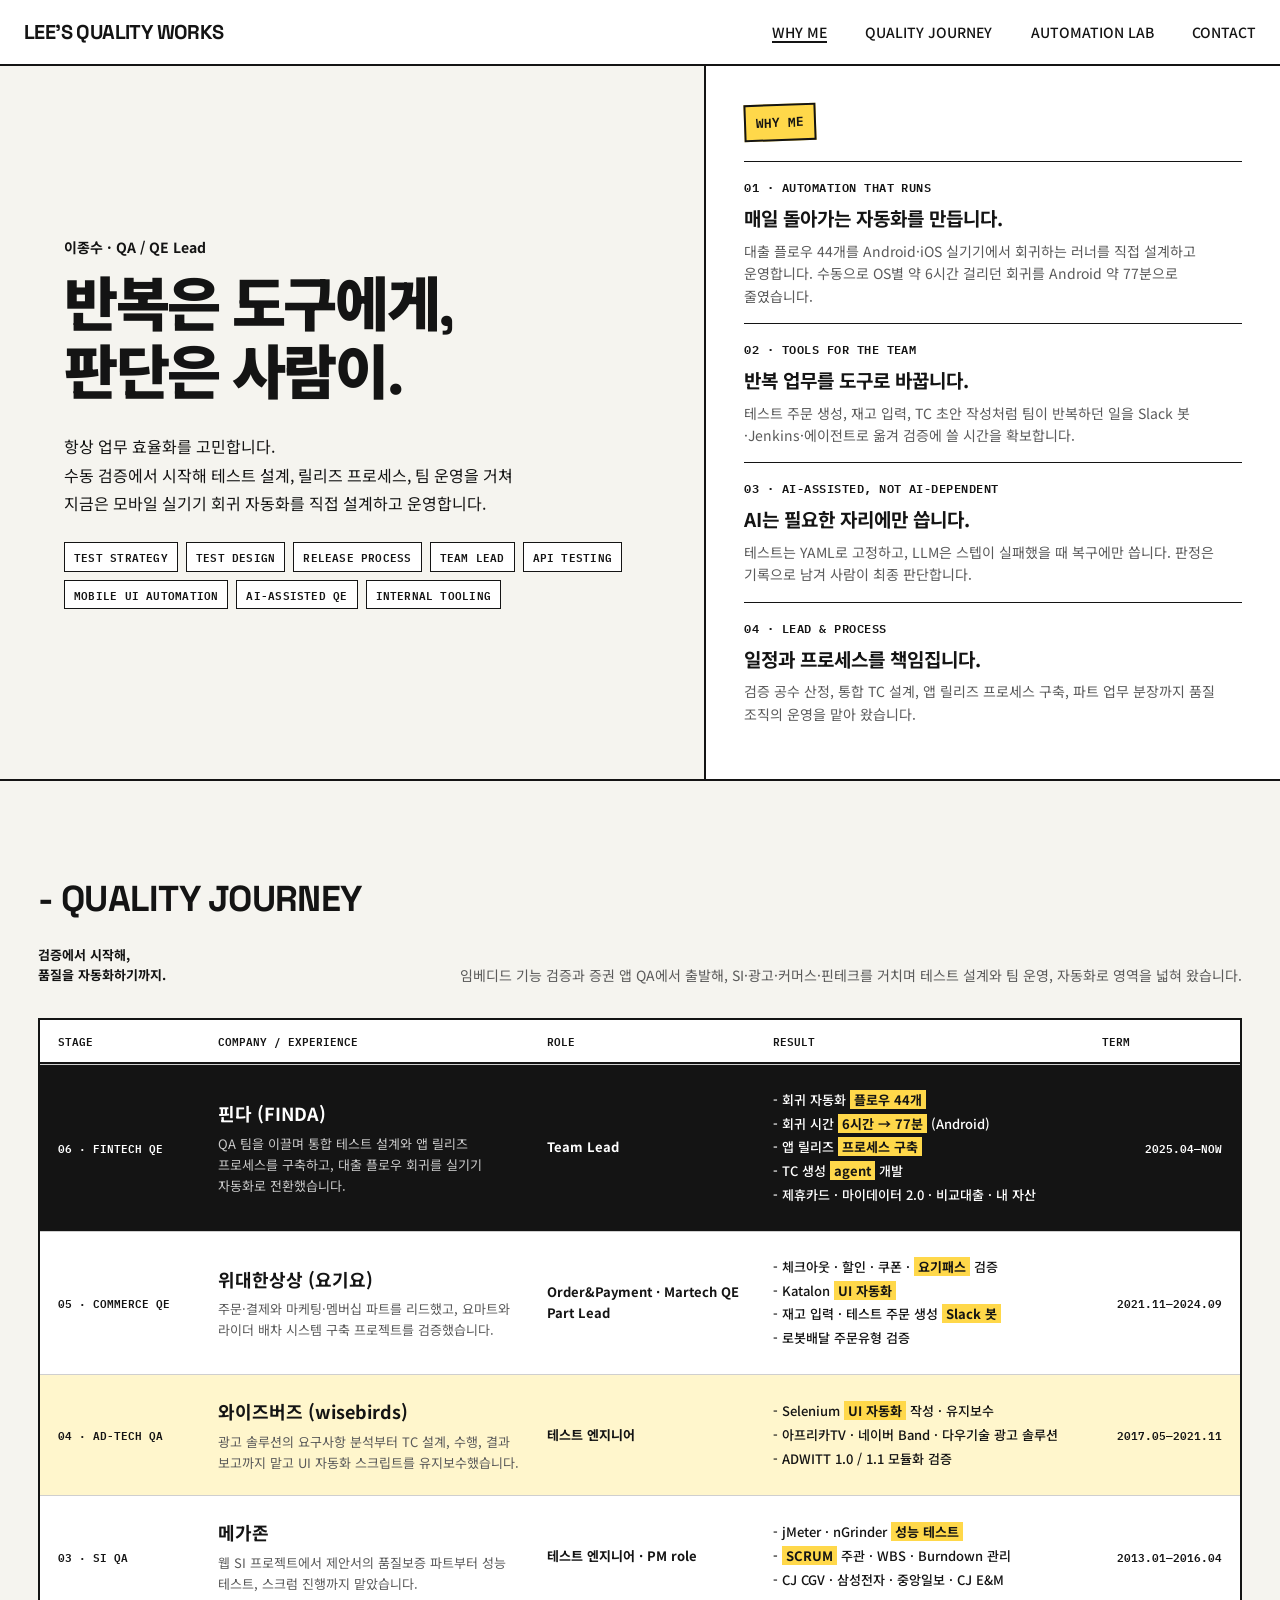
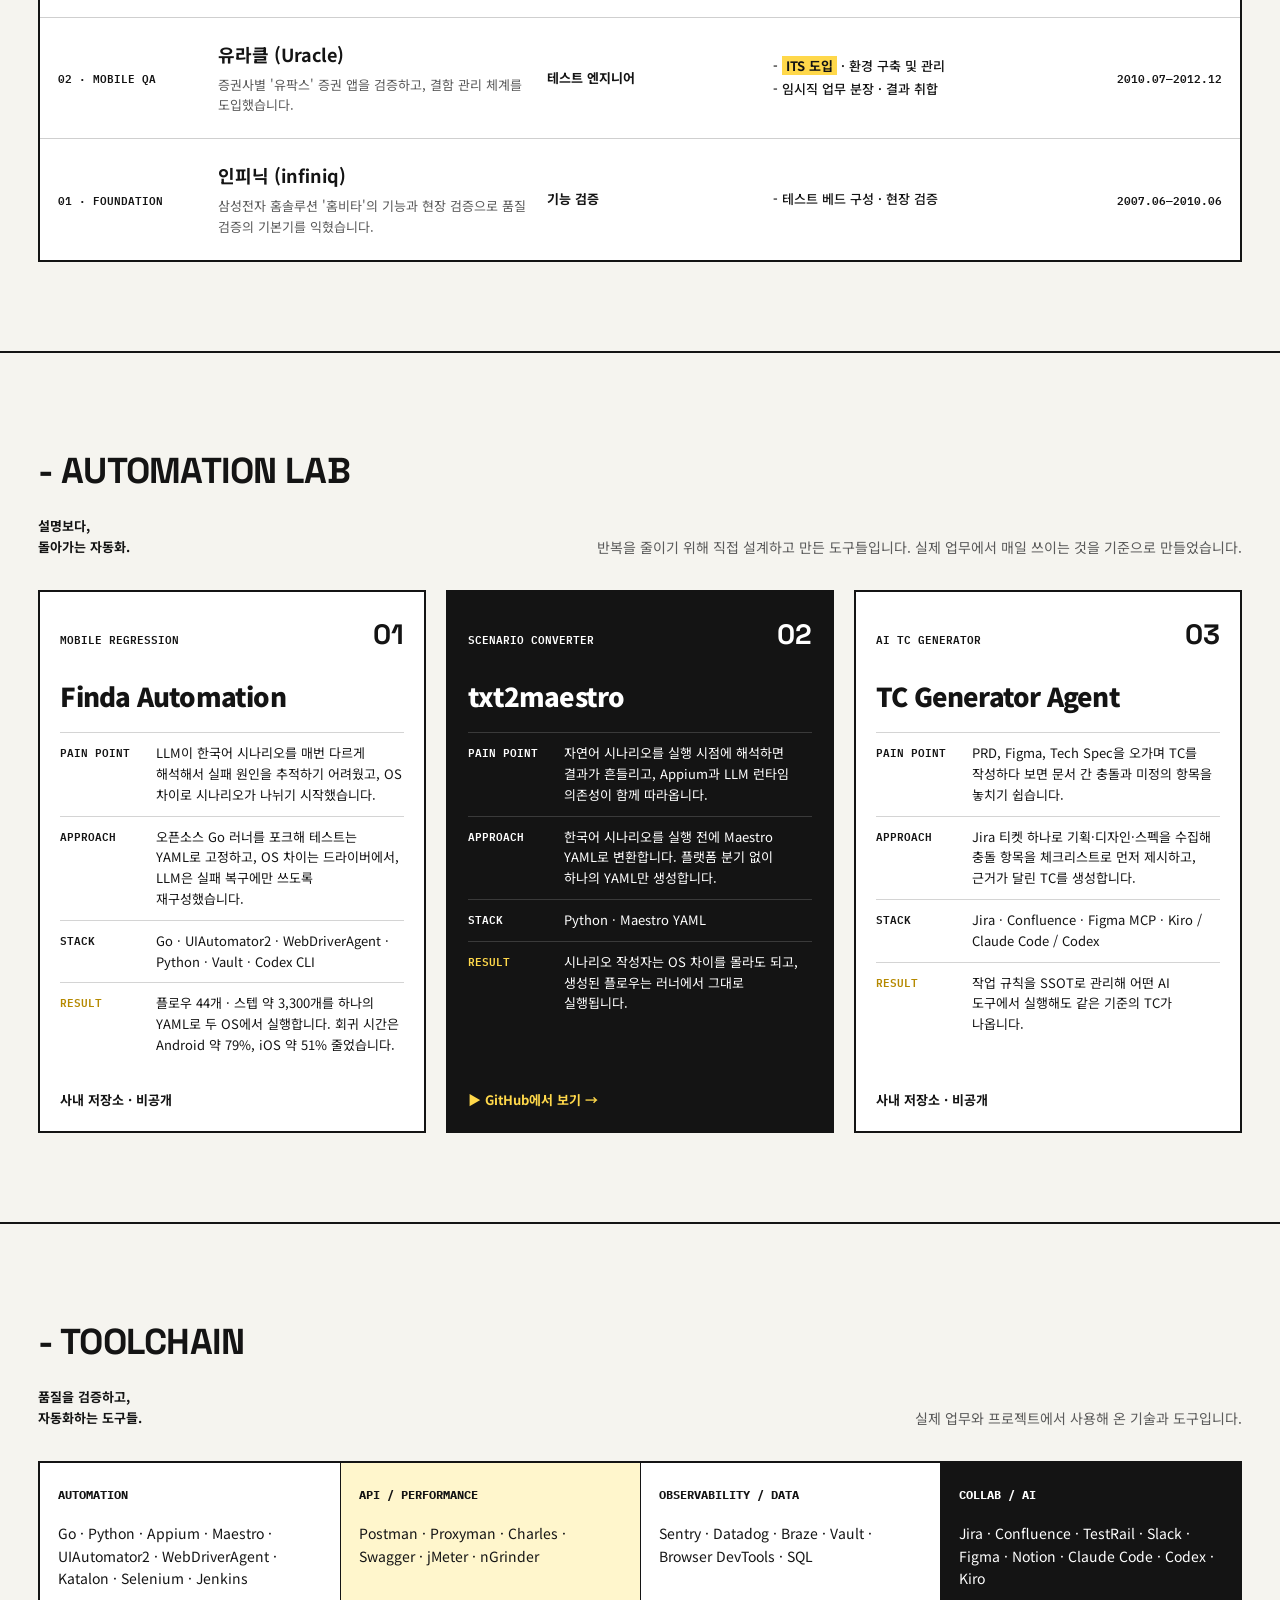
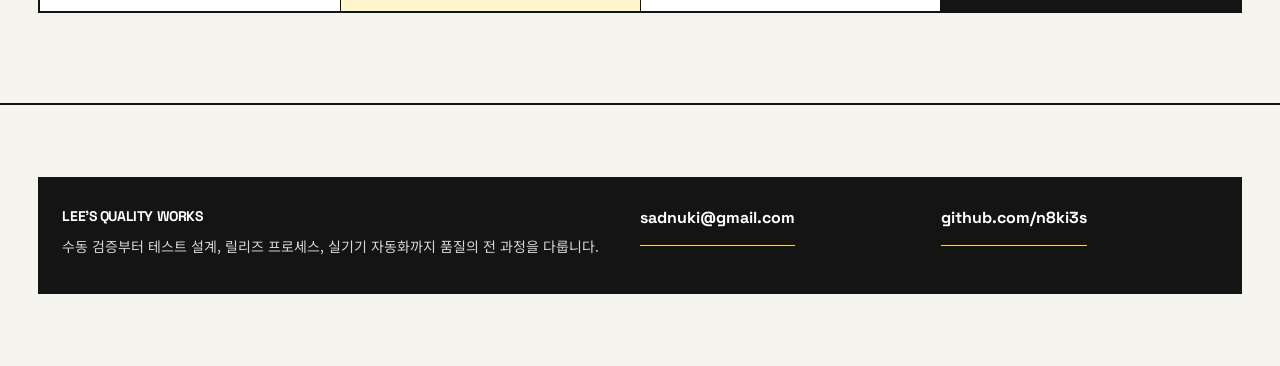
==== index.html @ 449dce08 "feat: 포트폴리오 사이트 초안을 추가한다 Co-Authored-By: Claude Opus 5.5 (1M context) <noreply@anthropic.com>" ====
<!doctype html>
<html lang="ko">
<head>
  <meta charset="utf-8">
  <meta name="viewport" content="width=device-width, initial-scale=1">
  <title>LEE'S QUALITY WORKS — 이종수</title>
  <meta name="description" content="이종수 · QA / QE · 반복은 도구로, 판단은 사람이 하는 품질 엔지니어링">
  <link rel="preconnect" href="https://fonts.googleapis.com">
  <link rel="preconnect" href="https://fonts.gstatic.com" crossorigin>
  <link href="https://fonts.googleapis.com/css2?family=IBM+Plex+Mono:wght@500;600&family=Noto+Sans+KR:wght@400;500;700;900&family=Space+Grotesk:wght@600;700&display=swap" rel="stylesheet">
  <link rel="stylesheet" href="./css/style.css">
</head>
<body>
  <header class="topbar">
    <a class="brand" href="#top">LEE'S QUALITY WORKS</a>
    <nav>
      <a href="#why-me">WHY ME</a>
      <a href="#journey">QUALITY JOURNEY</a>
      <a href="#lab">AUTOMATION LAB</a>
      <a href="#contact">CONTACT</a>
    </nav>
  </header>

  <main id="top">
    <section class="hero">
      <div class="hero-copy">
        <p class="eyebrow">이종수 · QA / QE Lead</p>
        <h1>반복은 도구에게,<br>판단은 사람이.</h1>
        <p class="hero-summary">
          항상 업무 효율화를 고민합니다.<br>
          수동 검증에서 시작해 테스트 설계, 릴리즈 프로세스, 팀 운영을 거쳐<br>
          지금은 모바일 실기기 회귀 자동화를 직접 설계하고 운영합니다.
        </p>
        <ul class="chips">
          <li>TEST STRATEGY</li>
          <li>TEST DESIGN</li>
          <li>RELEASE PROCESS</li>
          <li>TEAM LEAD</li>
          <li>API TESTING</li>
          <li>MOBILE UI AUTOMATION</li>
          <li>AI-ASSISTED QE</li>
          <li>INTERNAL TOOLING</li>
        </ul>
      </div>

      <aside class="why" id="why-me">
        <span class="tag">WHY ME</span>
        <article>
          <p class="why-key">01 · AUTOMATION THAT RUNS</p>
          <h2>매일 돌아가는 자동화를 만듭니다.</h2>
          <p>대출 플로우 44개를 Android·iOS 실기기에서 회귀하는 러너를 직접 설계하고 운영합니다. 수동으로 OS별 약 6시간 걸리던 회귀를 Android 약 77분으로 줄였습니다.</p>
        </article>
        <article>
          <p class="why-key">02 · TOOLS FOR THE TEAM</p>
          <h2>반복 업무를 도구로 바꿉니다.</h2>
          <p>테스트 주문 생성, 재고 입력, TC 초안 작성처럼 팀이 반복하던 일을 Slack 봇·Jenkins·에이전트로 옮겨 검증에 쓸 시간을 확보합니다.</p>
        </article>
        <article>
          <p class="why-key">03 · AI-ASSISTED, NOT AI-DEPENDENT</p>
          <h2>AI는 필요한 자리에만 씁니다.</h2>
          <p>테스트는 YAML로 고정하고, LLM은 스텝이 실패했을 때 복구에만 씁니다. 판정은 기록으로 남겨 사람이 최종 판단합니다.</p>
        </article>
        <article>
          <p class="why-key">04 · LEAD &amp; PROCESS</p>
          <h2>일정과 프로세스를 책임집니다.</h2>
          <p>검증 공수 산정, 통합 TC 설계, 앱 릴리즈 프로세스 구축, 파트 업무 분장까지 품질 조직의 운영을 맡아 왔습니다.</p>
        </article>
      </aside>
    </section>

    <section class="floor" id="journey">
      <div class="floor-head">
        <h2 class="floor-title">- QUALITY JOURNEY</h2>
        <p class="floor-sub">검증에서 시작해,<br>품질을 자동화하기까지.</p>
        <p class="floor-lead">임베디드 기능 검증과 증권 앱 QA에서 출발해, SI·광고·커머스·핀테크를 거치며 테스트 설계와 팀 운영, 자동화로 영역을 넓혀 왔습니다.</p>
      </div>

      <div class="journey">
        <div class="row head">
          <span>STAGE</span><span>COMPANY / EXPERIENCE</span><span>ROLE</span><span>RESULT</span><span>TERM</span>
        </div>

        <div class="row dark">
          <span class="stage">06 · FINTECH QE</span>
          <div><h3>핀다 (FINDA)</h3><p>QA 팀을 이끌며 통합 테스트 설계와 앱 릴리즈 프로세스를 구축하고, 대출 플로우 회귀를 실기기 자동화로 전환했습니다.</p></div>
          <span class="role">Team Lead</span>
          <ul class="result">
            <li>회귀 자동화 <mark>플로우 44개</mark></li>
            <li>회귀 시간 <mark>6시간 → 77분</mark> (Android)</li>
            <li>앱 릴리즈 <mark>프로세스 구축</mark></li>
            <li>TC 생성 <mark>agent</mark> 개발</li>
            <li>제휴카드 · 마이데이터 2.0 · 비교대출 · 내 자산</li>
          </ul>
          <span class="term">2025.04—NOW</span>
        </div>

        <div class="row">
          <span class="stage">05 · COMMERCE QE</span>
          <div><h3>위대한상상 (요기요)</h3><p>주문·결제와 마케팅·멤버십 파트를 리드했고, 요마트와 라이더 배차 시스템 구축 프로젝트를 검증했습니다.</p></div>
          <span class="role">Order&amp;Payment · Martech QE Part Lead</span>
          <ul class="result">
            <li>체크아웃 · 할인 · 쿠폰 · <mark>요기패스</mark> 검증</li>
            <li>Katalon <mark>UI 자동화</mark></li>
            <li>재고 입력 · 테스트 주문 생성 <mark>Slack 봇</mark></li>
            <li>로봇배달 주문유형 검증</li>
          </ul>
          <span class="term">2021.11—2024.09</span>
        </div>

        <div class="row soft">
          <span class="stage">04 · AD-TECH QA</span>
          <div><h3>와이즈버즈 (wisebirds)</h3><p>광고 솔루션의 요구사항 분석부터 TC 설계, 수행, 결과 보고까지 맡고 UI 자동화 스크립트를 유지보수했습니다.</p></div>
          <span class="role">테스트 엔지니어</span>
          <ul class="result">
            <li>Selenium <mark>UI 자동화</mark> 작성 · 유지보수</li>
            <li>아프리카TV · 네이버 Band · 다우기술 광고 솔루션</li>
            <li>ADWITT 1.0 / 1.1 모듈화 검증</li>
          </ul>
          <span class="term">2017.05—2021.11</span>
        </div>

        <div class="row">
          <span class="stage">03 · SI QA</span>
          <div><h3>메가존</h3><p>웹 SI 프로젝트에서 제안서의 품질보증 파트부터 성능 테스트, 스크럼 진행까지 맡았습니다.</p></div>
          <span class="role">테스트 엔지니어 · PM role</span>
          <ul class="result">
            <li>jMeter · nGrinder <mark>성능 테스트</mark></li>
            <li><mark>SCRUM</mark> 주관 · WBS · Burndown 관리</li>
            <li>CJ CGV · 삼성전자 · 중앙일보 · CJ E&amp;M</li>
          </ul>
          <span class="term">2013.01—2016.04</span>
        </div>

        <div class="row">
          <span class="stage">02 · MOBILE QA</span>
          <div><h3>유라클 (Uracle)</h3><p>증권사별 '유팍스' 증권 앱을 검증하고, 결함 관리 체계를 도입했습니다.</p></div>
          <span class="role">테스트 엔지니어</span>
          <ul class="result">
            <li><mark>ITS 도입</mark> · 환경 구축 및 관리</li>
            <li>임시직 업무 분장 · 결과 취합</li>
          </ul>
          <span class="term">2010.07—2012.12</span>
        </div>

        <div class="row">
          <span class="stage">01 · FOUNDATION</span>
          <div><h3>인피닉 (infiniq)</h3><p>삼성전자 홈솔루션 '홈비타'의 기능과 현장 검증으로 품질 검증의 기본기를 익혔습니다.</p></div>
          <span class="role">기능 검증</span>
          <ul class="result">
            <li>테스트 베드 구성 · 현장 검증</li>
          </ul>
          <span class="term">2007.06—2010.06</span>
        </div>
      </div>
    </section>

    <section class="floor" id="lab">
      <div class="floor-head">
        <h2 class="floor-title">- AUTOMATION LAB</h2>
        <p class="floor-sub">설명보다,<br>돌아가는 자동화.</p>
        <p class="floor-lead">반복을 줄이기 위해 직접 설계하고 만든 도구들입니다. 실제 업무에서 매일 쓰이는 것을 기준으로 만들었습니다.</p>
      </div>

      <div class="cards">
        <article class="card">
          <div class="card-head"><span>MOBILE REGRESSION</span><b>01</b></div>
          <h3>Finda Automation</h3>
          <dl>
            <dt>PAIN POINT</dt><dd>LLM이 한국어 시나리오를 매번 다르게 해석해서 실패 원인을 추적하기 어려웠고, OS 차이로 시나리오가 나뉘기 시작했습니다.</dd>
            <dt>APPROACH</dt><dd>오픈소스 Go 러너를 포크해 테스트는 YAML로 고정하고, OS 차이는 드라이버에서, LLM은 실패 복구에만 쓰도록 재구성했습니다.</dd>
            <dt>STACK</dt><dd>Go · UIAutomator2 · WebDriverAgent · Python · Vault · Codex CLI</dd>
            <dt class="hl">RESULT</dt><dd>플로우 44개 · 스텝 약 3,300개를 하나의 YAML로 두 OS에서 실행합니다. 회귀 시간은 Android 약 79%, iOS 약 51% 줄었습니다.</dd>
          </dl>
          <span class="card-foot">사내 저장소 · 비공개</span>
        </article>

        <article class="card dark">
          <div class="card-head"><span>SCENARIO CONVERTER</span><b>02</b></div>
          <h3>txt2maestro</h3>
          <dl>
            <dt>PAIN POINT</dt><dd>자연어 시나리오를 실행 시점에 해석하면 결과가 흔들리고, Appium과 LLM 런타임 의존성이 함께 따라옵니다.</dd>
            <dt>APPROACH</dt><dd>한국어 시나리오를 실행 전에 Maestro YAML로 변환합니다. 플랫폼 분기 없이 하나의 YAML만 생성합니다.</dd>
            <dt>STACK</dt><dd>Python · Maestro YAML</dd>
            <dt class="hl">RESULT</dt><dd>시나리오 작성자는 OS 차이를 몰라도 되고, 생성된 플로우는 러너에서 그대로 실행됩니다.</dd>
          </dl>
          <a class="card-foot" href="https://github.com/n8ki3s/txt2maestro" target="_blank" rel="noopener">▶ GitHub에서 보기 →</a>
        </article>

        <article class="card">
          <div class="card-head"><span>AI TC GENERATOR</span><b>03</b></div>
          <h3>TC Generator Agent</h3>
          <dl>
            <dt>PAIN POINT</dt><dd>PRD, Figma, Tech Spec을 오가며 TC를 작성하다 보면 문서 간 충돌과 미정의 항목을 놓치기 쉽습니다.</dd>
            <dt>APPROACH</dt><dd>Jira 티켓 하나로 기획·디자인·스펙을 수집해 충돌 항목을 체크리스트로 먼저 제시하고, 근거가 달린 TC를 생성합니다.</dd>
            <dt>STACK</dt><dd>Jira · Confluence · Figma MCP · Kiro / Claude Code / Codex</dd>
            <dt class="hl">RESULT</dt><dd>작업 규칙을 SSOT로 관리해 어떤 AI 도구에서 실행해도 같은 기준의 TC가 나옵니다.</dd>
          </dl>
          <span class="card-foot">사내 저장소 · 비공개</span>
        </article>
      </div>
    </section>

    <section class="floor" id="toolchain">
      <div class="floor-head">
        <h2 class="floor-title">- TOOLCHAIN</h2>
        <p class="floor-sub">품질을 검증하고,<br>자동화하는 도구들.</p>
        <p class="floor-lead">실제 업무와 프로젝트에서 사용해 온 기술과 도구입니다.</p>
      </div>
      <div class="tools">
        <div><h4>AUTOMATION</h4><p>Go · Python · Appium · Maestro · UIAutomator2 · WebDriverAgent · Katalon · Selenium · Jenkins</p></div>
        <div class="soft"><h4>API / PERFORMANCE</h4><p>Postman · Proxyman · Charles · Swagger · jMeter · nGrinder</p></div>
        <div><h4>OBSERVABILITY / DATA</h4><p>Sentry · Datadog · Braze · Vault · Browser DevTools · SQL</p></div>
        <div class="dark"><h4>COLLAB / AI</h4><p>Jira · Confluence · TestRail · Slack · Figma · Notion · Claude Code · Codex · Kiro</p></div>
      </div>
    </section>

    <footer class="contact" id="contact">
      <div>
        <p class="brand">LEE'S QUALITY WORKS</p>
        <p>수동 검증부터 테스트 설계, 릴리즈 프로세스, 실기기 자동화까지 품질의 전 과정을 다룹니다.</p>
      </div>
      <a href="mailto:sadnuki@gmail.com">sadnuki@gmail.com</a>
      <a href="https://github.com/n8ki3s" target="_blank" rel="noopener">github.com/n8ki3s</a>
    </footer>
  </main>

  <script src="./js/main.js"></script>
</body>
</html>
---- css/style.css ----
:root {
  --paper: #f5f4ef;
  --ink: #141414;
  --sub: #5a5a5a;
  --rule: #141414;
  --accent: #ffd84a;
  --accent-soft: #fff6cc;
  --white: #fff;
  --display: "Space Grotesk", "Noto Sans KR", sans-serif;
  --mono: "IBM Plex Mono", ui-monospace, monospace;
}

* { box-sizing: border-box; }
html { scroll-behavior: smooth; }
body {
  margin: 0;
  background: var(--paper);
  color: var(--ink);
  font-family: "Noto Sans KR", sans-serif;
  line-height: 1.6;
  word-break: keep-all;
}
a { color: inherit; text-decoration: none; }
section[id], aside[id], footer[id] { scroll-margin-top: 80px; }

/* top bar */
.topbar {
  position: sticky; top: 0; z-index: 10;
  display: flex; justify-content: space-between; align-items: center; gap: 16px;
  padding: 16px 24px;
  background: var(--white);
  border-bottom: 2px solid var(--rule);
}
.brand { font-family: var(--display); font-weight: 700; font-size: 20px; letter-spacing: -0.03em; white-space: nowrap; }
.topbar nav { display: flex; flex-wrap: wrap; gap: 10px clamp(18px, 3vw, 44px); font-size: 14px; font-weight: 500; }
.topbar nav a.active { box-shadow: inset 0 -2px 0 var(--ink); }

/* hero */
.hero { display: grid; grid-template-columns: 1.1fr 0.9fr; border-bottom: 2px solid var(--rule); }
.hero-copy { padding: clamp(28px, 5vw, 64px); display: flex; flex-direction: column; justify-content: center; }
.eyebrow { margin: 0 0 14px; font-weight: 700; font-size: 14px; }
h1 {
  margin: 0;
  font-family: var(--display);
  font-weight: 900;
  font-size: clamp(40px, 4.6vw, 66px);
  line-height: 1.15;
  letter-spacing: -0.04em;
}
.hero-summary { margin: 24px 0 0; font-size: 16px; line-height: 1.8; }
.chips { display: flex; flex-wrap: wrap; gap: 8px; max-width: 560px; margin: 24px 0 0; padding: 0; list-style: none; }
.chips li {
  padding: 5px 9px;
  border: 1.5px solid var(--rule);
  background: var(--white);
  font-family: var(--mono); font-size: 11px; font-weight: 600; letter-spacing: 0.02em;
}

.why { border-left: 2px solid var(--rule); background: var(--white); padding: clamp(24px, 3vw, 40px); }
.tag {
  display: inline-block; margin-bottom: 20px; padding: 6px 10px;
  background: var(--accent); border: 2px solid var(--rule);
  font-family: var(--mono); font-weight: 600; font-size: 13px;
  transform: rotate(-2deg);
}
.why article { padding: 16px 0; border-top: 1.5px solid var(--rule); }
.why-key { margin: 0 0 6px; font-family: var(--mono); font-size: 12px; font-weight: 600; letter-spacing: 0.04em; }
.why h2 { margin: 0 0 6px; font-size: 19px; font-weight: 700; }
.why article p:last-child { margin: 0; color: var(--sub); font-size: 14px; }

/* floors */
.floor { padding: clamp(48px, 7vw, 96px) clamp(20px, 3vw, 40px); border-bottom: 2px solid var(--rule); }
.floor-head { display: grid; grid-template-columns: 1fr 2fr; gap: 8px 24px; margin-bottom: 32px; align-items: end; }
.floor-title { grid-column: 1 / -1; margin: 0 0 8px; font-family: var(--display); font-weight: 700; font-size: clamp(26px, 3vw, 36px); letter-spacing: -0.02em; }
.floor-sub { margin: 0; font-size: 13px; font-weight: 700; }
.floor-lead { margin: 0; color: var(--sub); font-size: 14px; text-align: right; }

/* journey table */
.journey { border: 2px solid var(--rule); background: var(--white); }
.journey .row {
  display: grid;
  grid-template-columns: 140px 1.5fr 1fr 1.5fr 120px;
  gap: 20px; align-items: center;
  padding: 22px 18px;
  border-top: 1.5px solid #cfcfcf;
}
.journey .row.head { border-top: 0; padding: 12px 18px; font-family: var(--mono); font-size: 11px; font-weight: 600; border-bottom: 2px solid var(--rule); }
.journey .row.dark { background: var(--ink); color: var(--white); }
.journey .row.soft { background: var(--accent-soft); }
.stage, .term { font-family: var(--mono); font-size: 11px; font-weight: 600; }
.term { text-align: right; }
.journey h3 { margin: 0 0 6px; font-size: 18px; }
.journey .row p { margin: 0; font-size: 13px; color: var(--sub); }
.journey .row.dark p { color: #c9c9c9; }
.role { font-size: 13px; font-weight: 700; }
.result { margin: 0; padding: 0; list-style: none; font-size: 13px; font-weight: 500; }
.result li { margin: 3px 0; }
.result li::before { content: "- "; }
mark { background: var(--accent); color: var(--ink); padding: 0 4px; font-weight: 700; }

/* cards */
.cards { display: grid; grid-template-columns: repeat(3, 1fr); gap: 20px; }
.card {
  display: flex; flex-direction: column;
  border: 2px solid var(--rule); background: var(--white);
  padding: 20px;
}
.card.dark { background: var(--ink); color: var(--white); }
.card-head { display: flex; justify-content: space-between; align-items: baseline; font-family: var(--mono); font-size: 11px; font-weight: 600; }
.card-head b { font-family: var(--display); font-size: 28px; }
.card h3 { margin: 18px 0 16px; font-size: 26px; font-weight: 900; letter-spacing: -0.03em; }
.card dl { display: grid; grid-template-columns: 96px 1fr; margin: 0 0 24px; }
.card dt, .card dd { margin: 0; padding: 10px 0; border-top: 1px solid #d4d4d4; font-size: 13px; }
.card.dark dt, .card.dark dd { border-color: #3a3a3a; }
.card dt { font-family: var(--mono); font-size: 11px; font-weight: 600; }
.card dt.hl { color: #b58900; }
.card.dark dt.hl { color: var(--accent); }
.card-foot { margin-top: auto; font-size: 13px; font-weight: 700; }
.card.dark .card-foot { color: var(--accent); }

/* tools */
.tools { display: grid; grid-template-columns: repeat(4, 1fr); border: 2px solid var(--rule); }
.tools > div { padding: 22px 18px; background: var(--white); }
.tools > div + div { border-left: 1.5px solid var(--rule); }
.tools .soft { background: var(--accent-soft); }
.tools .dark { background: var(--ink); color: var(--white); }
.tools h4 { margin: 0 0 18px; font-family: var(--mono); font-size: 12px; }
.tools p { margin: 0; font-size: 14px; }

/* contact */
.contact {
  display: grid; grid-template-columns: 2fr 1fr 1fr; gap: 24px; align-items: start;
  margin: clamp(40px, 6vw, 72px) clamp(20px, 3vw, 40px);
  padding: 28px 24px;
  background: var(--ink); color: var(--white);
}
.contact p { margin: 0 0 8px; font-size: 14px; color: #d6d6d6; }
.contact .brand { color: var(--white); }
.contact a { font-family: var(--display); font-weight: 700; padding-bottom: 14px; border-bottom: 1.5px solid var(--accent); justify-self: start; }

/* responsive */
@media (max-width: 1000px) {
  .topbar { flex-wrap: wrap; padding: 12px 16px; }
  .topbar nav { gap: 6px 16px; font-size: 13px; }
  .hero-summary br { display: none; }
  .hero { grid-template-columns: 1fr; }
  .why { border-left: 0; border-top: 2px solid var(--rule); }
  .journey .row { grid-template-columns: 1fr; gap: 8px; }
  .journey .row.head { display: none; }
  .term { text-align: left; }
  .cards, .tools { grid-template-columns: 1fr; }
  .tools > div + div { border-left: 0; border-top: 1.5px solid var(--rule); }
  .floor-head { grid-template-columns: 1fr; }
  .floor-lead { text-align: left; }
  .contact { grid-template-columns: 1fr; }
}
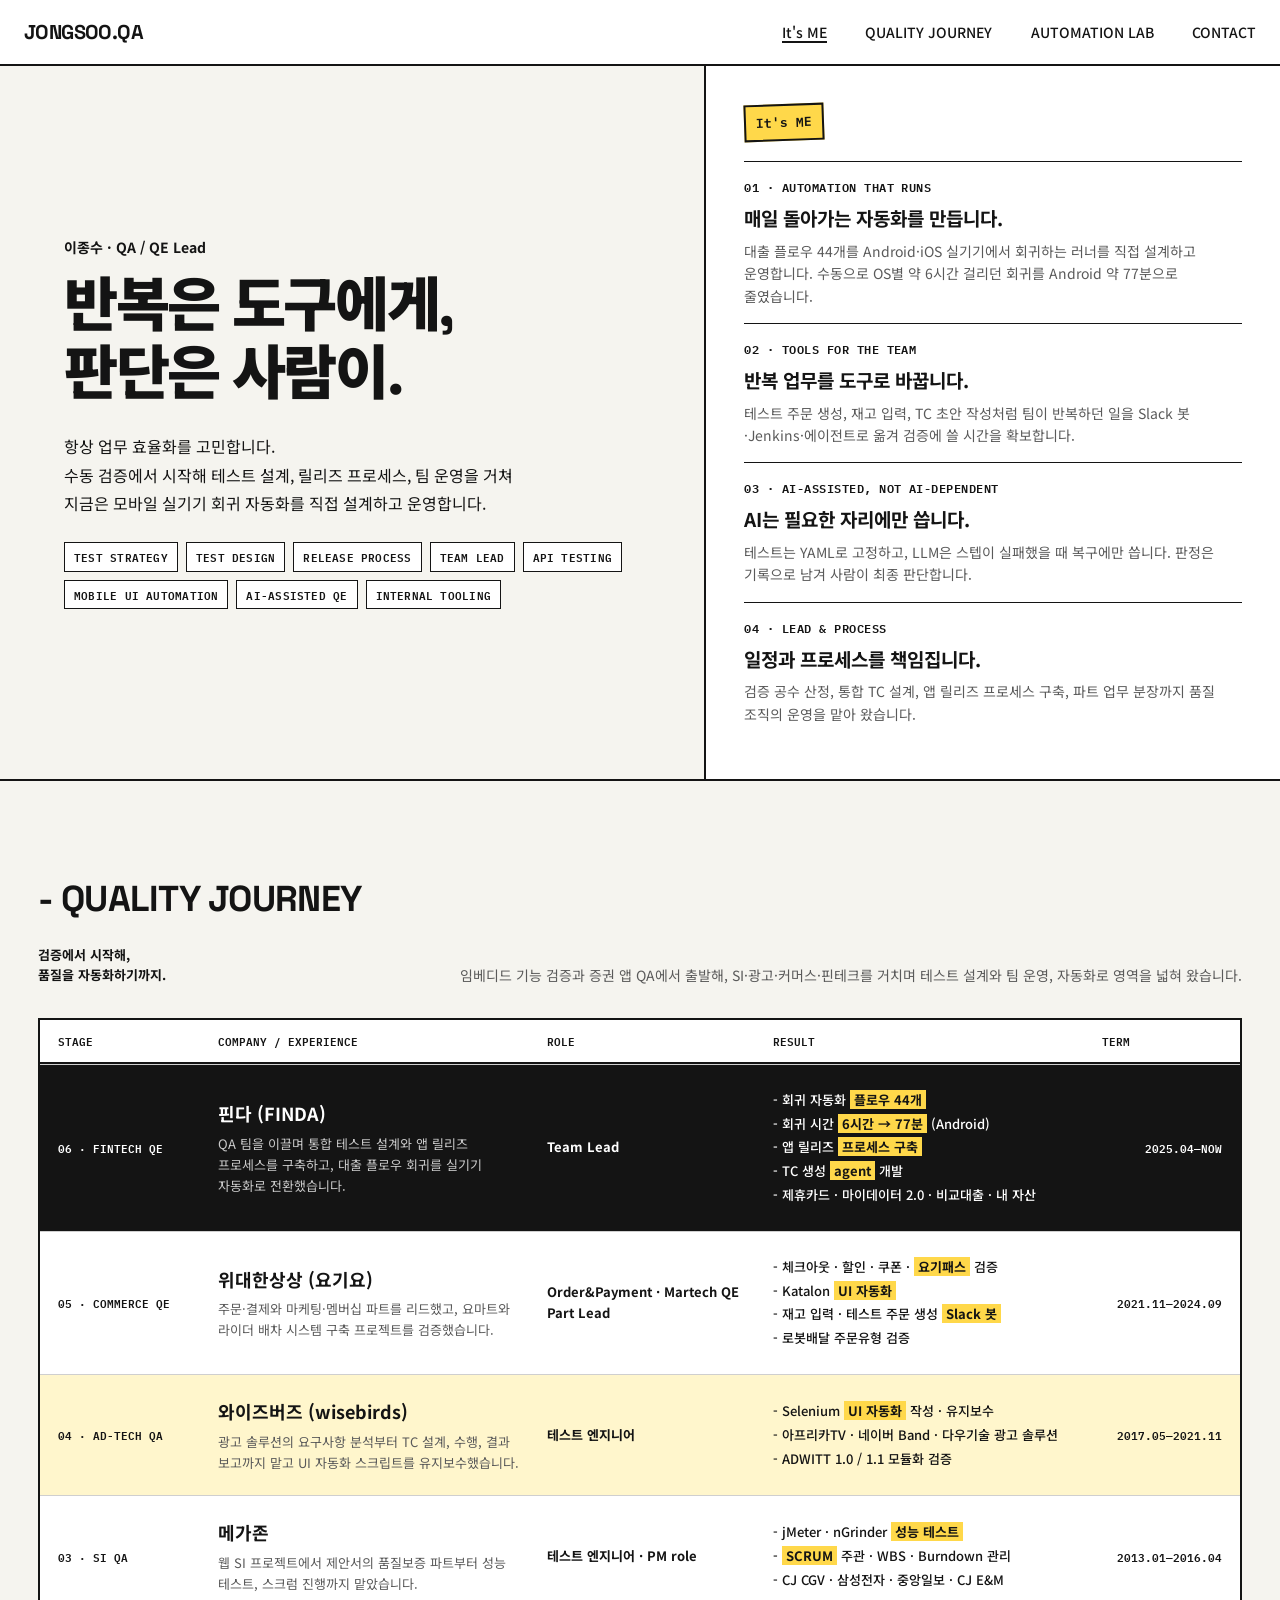
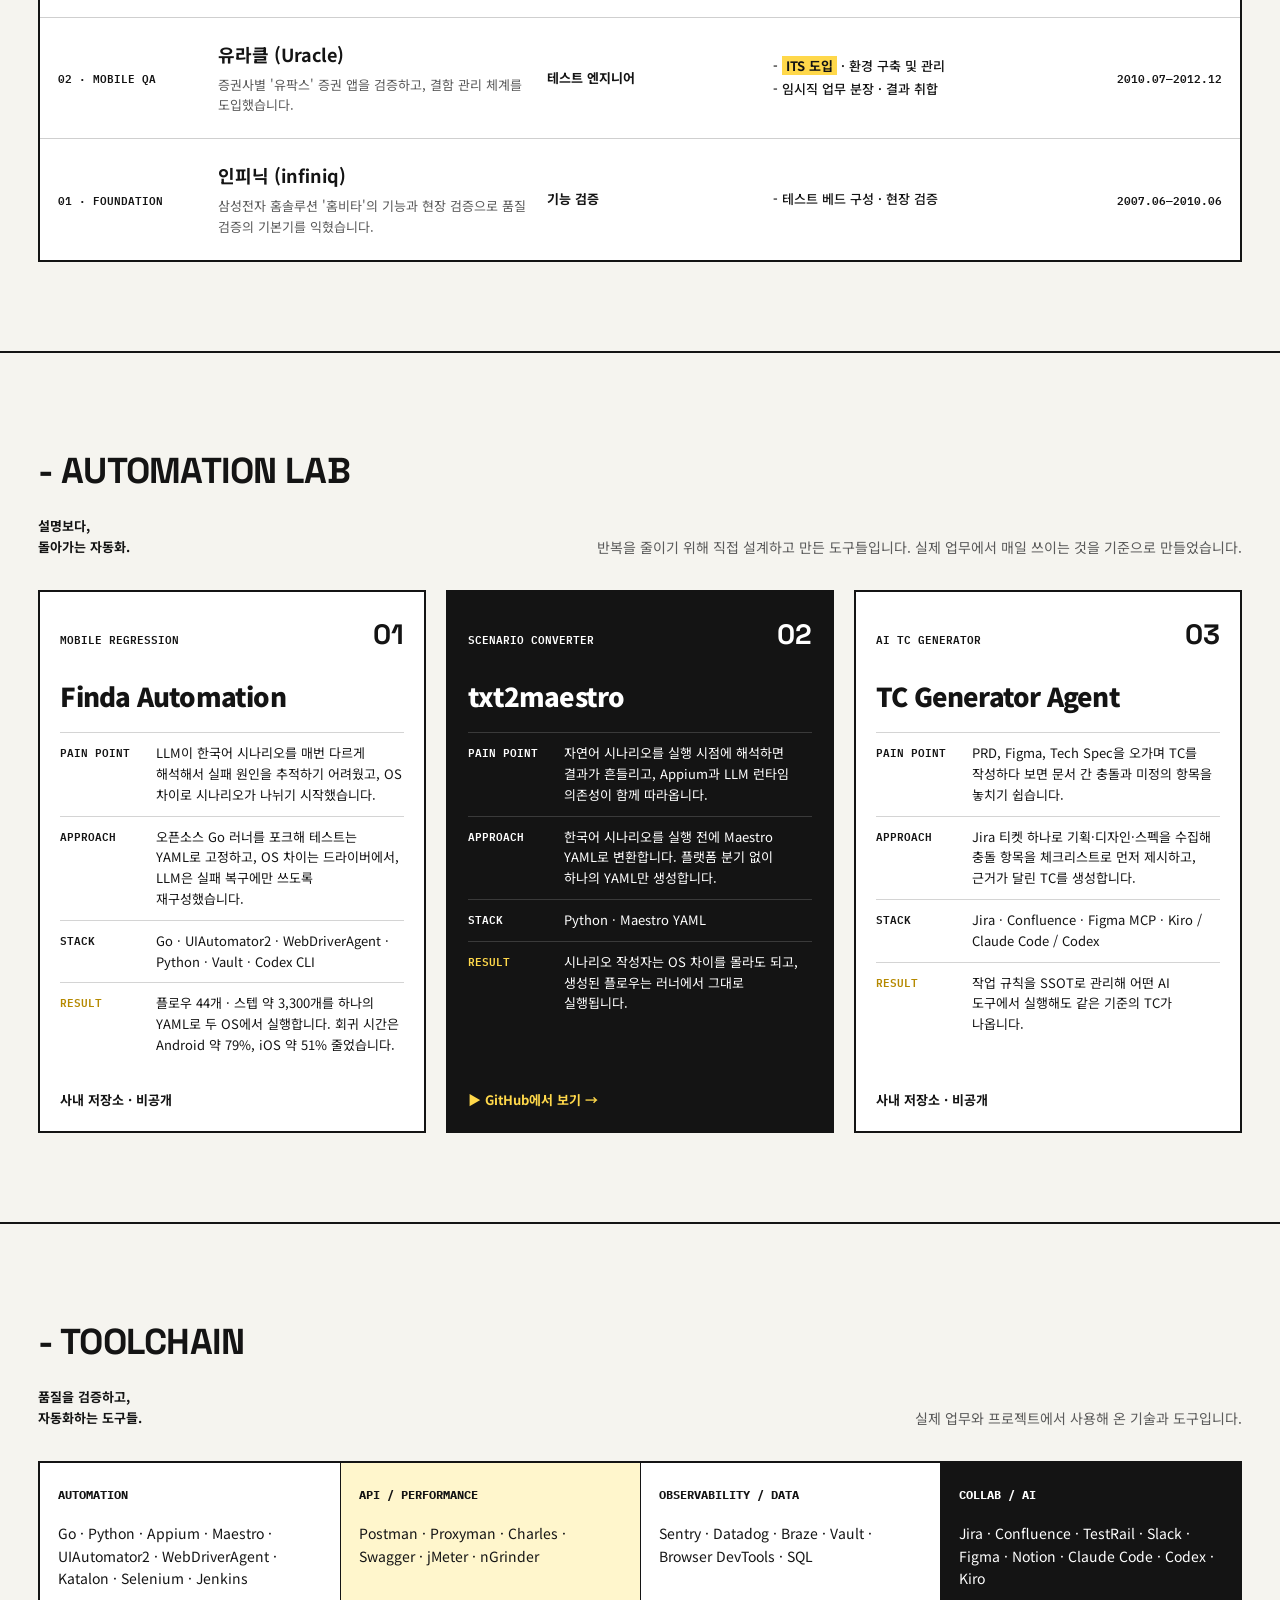
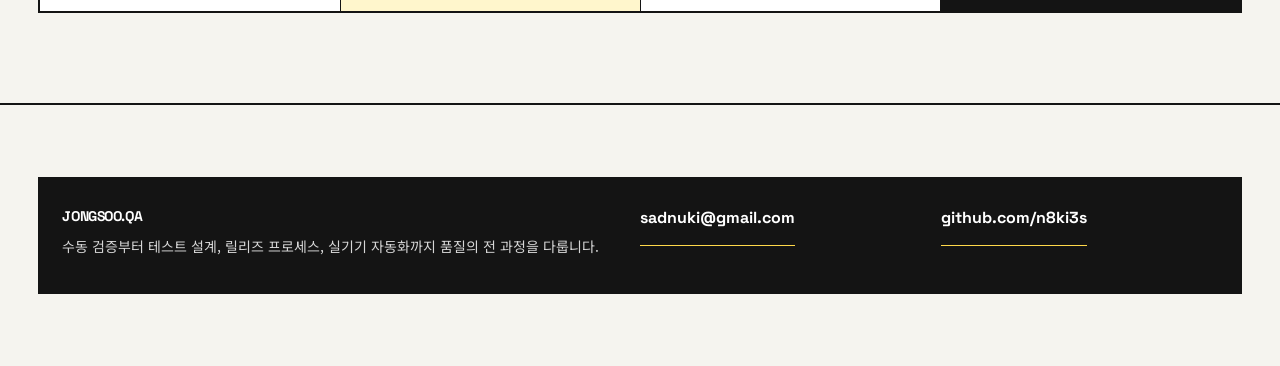
==== commit 38928df1: "chore: 브랜드명을 JONGSOO.QA로, WHY ME를 It's ME로 바꾼다 Co-Authored-By: Claude Opus 5.5 (1M context) <noreply" ====
--- a/index.html
+++ b/index.html
@@ -3,7 +3,7 @@
 <head>
   <meta charset="utf-8">
   <meta name="viewport" content="width=device-width, initial-scale=1">
-  <title>LEE'S QUALITY WORKS — 이종수</title>
+  <title>JONGSOO.QA — 이종수</title>
   <meta name="description" content="이종수 · QA / QE · 반복은 도구로, 판단은 사람이 하는 품질 엔지니어링">
   <link rel="preconnect" href="https://fonts.googleapis.com">
   <link rel="preconnect" href="https://fonts.gstatic.com" crossorigin>
@@ -12,9 +12,9 @@
 </head>
 <body>
   <header class="topbar">
-    <a class="brand" href="#top">LEE'S QUALITY WORKS</a>
+    <a class="brand" href="#top">JONGSOO.QA</a>
     <nav>
-      <a href="#why-me">WHY ME</a>
+      <a href="#its-me">It&#39;s ME</a>
       <a href="#journey">QUALITY JOURNEY</a>
       <a href="#lab">AUTOMATION LAB</a>
       <a href="#contact">CONTACT</a>
@@ -43,8 +43,8 @@
         </ul>
       </div>
 
-      <aside class="why" id="why-me">
-        <span class="tag">WHY ME</span>
+      <aside class="why" id="its-me">
+        <span class="tag">It&#39;s ME</span>
         <article>
           <p class="why-key">01 · AUTOMATION THAT RUNS</p>
           <h2>매일 돌아가는 자동화를 만듭니다.</h2>
@@ -216,7 +216,7 @@
 
     <footer class="contact" id="contact">
       <div>
-        <p class="brand">LEE'S QUALITY WORKS</p>
+        <p class="brand">JONGSOO.QA</p>
         <p>수동 검증부터 테스트 설계, 릴리즈 프로세스, 실기기 자동화까지 품질의 전 과정을 다룹니다.</p>
       </div>
       <a href="mailto:sadnuki@gmail.com">sadnuki@gmail.com</a>
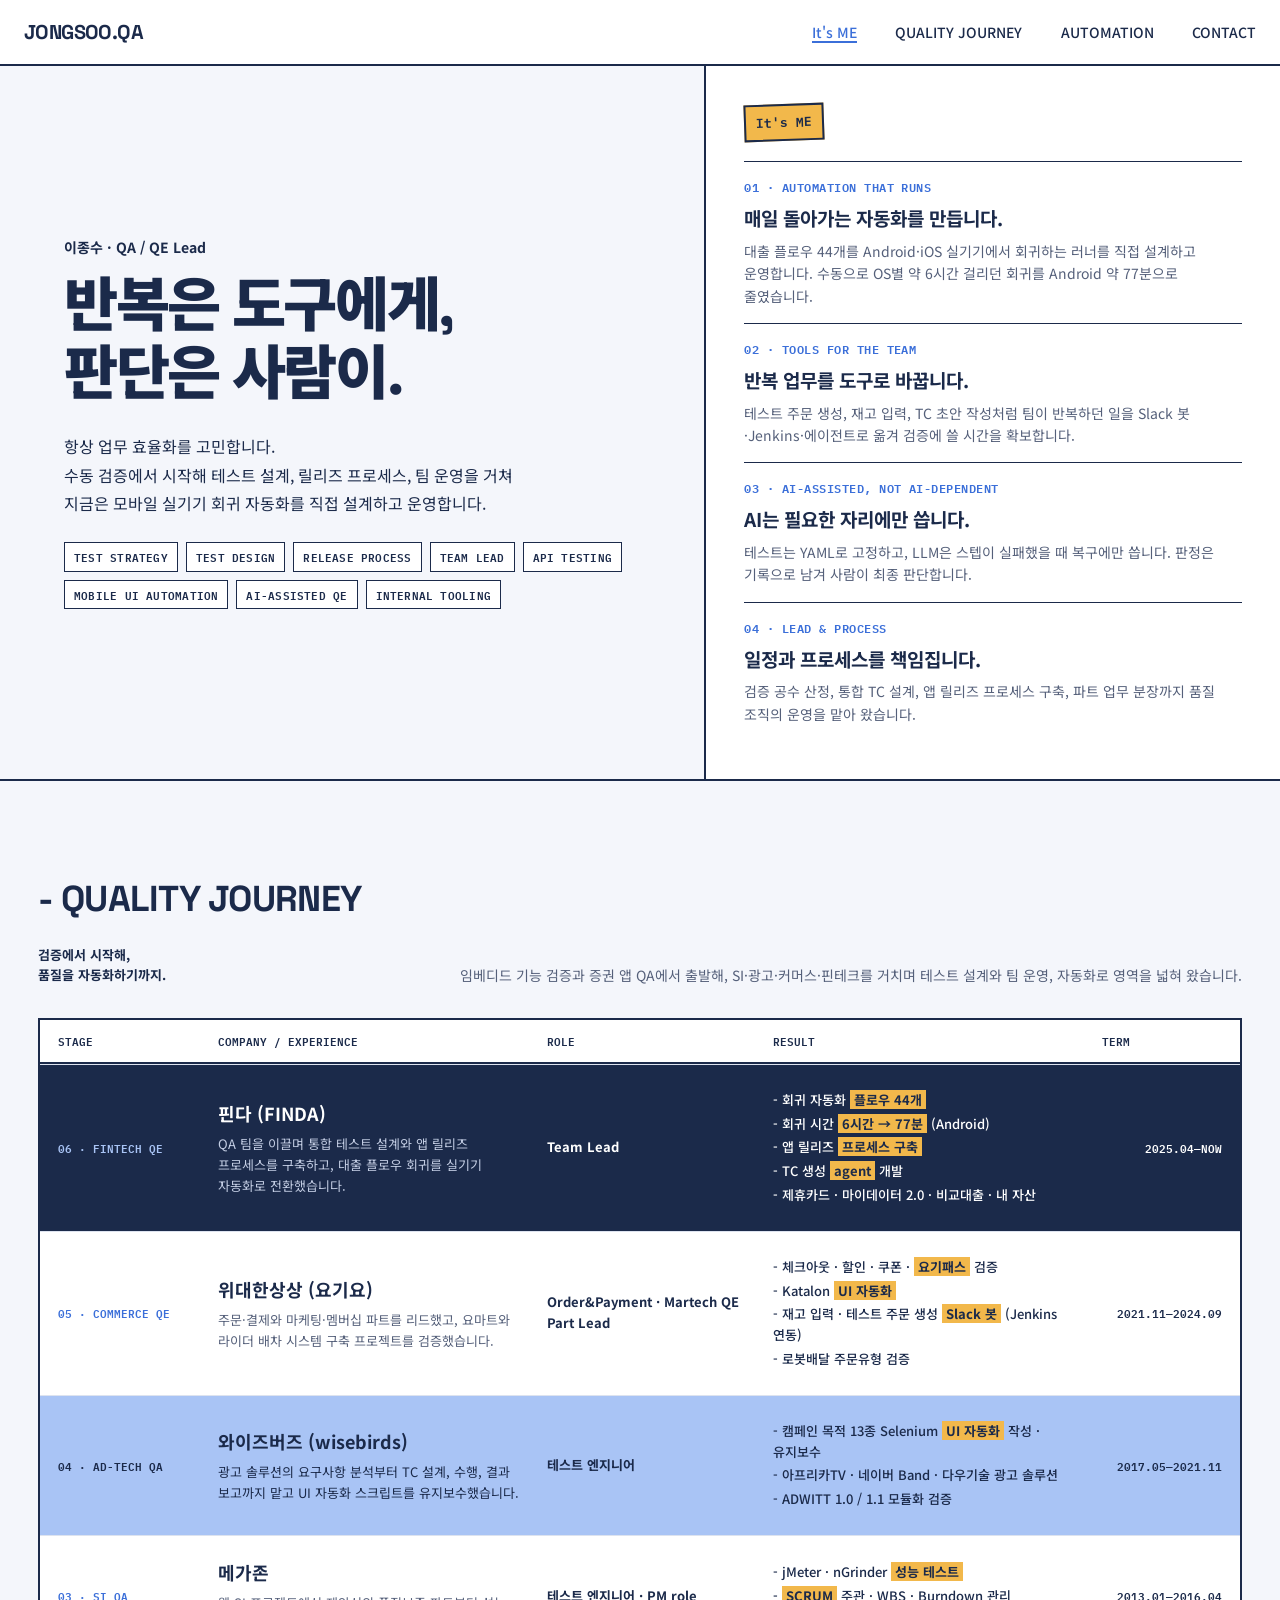
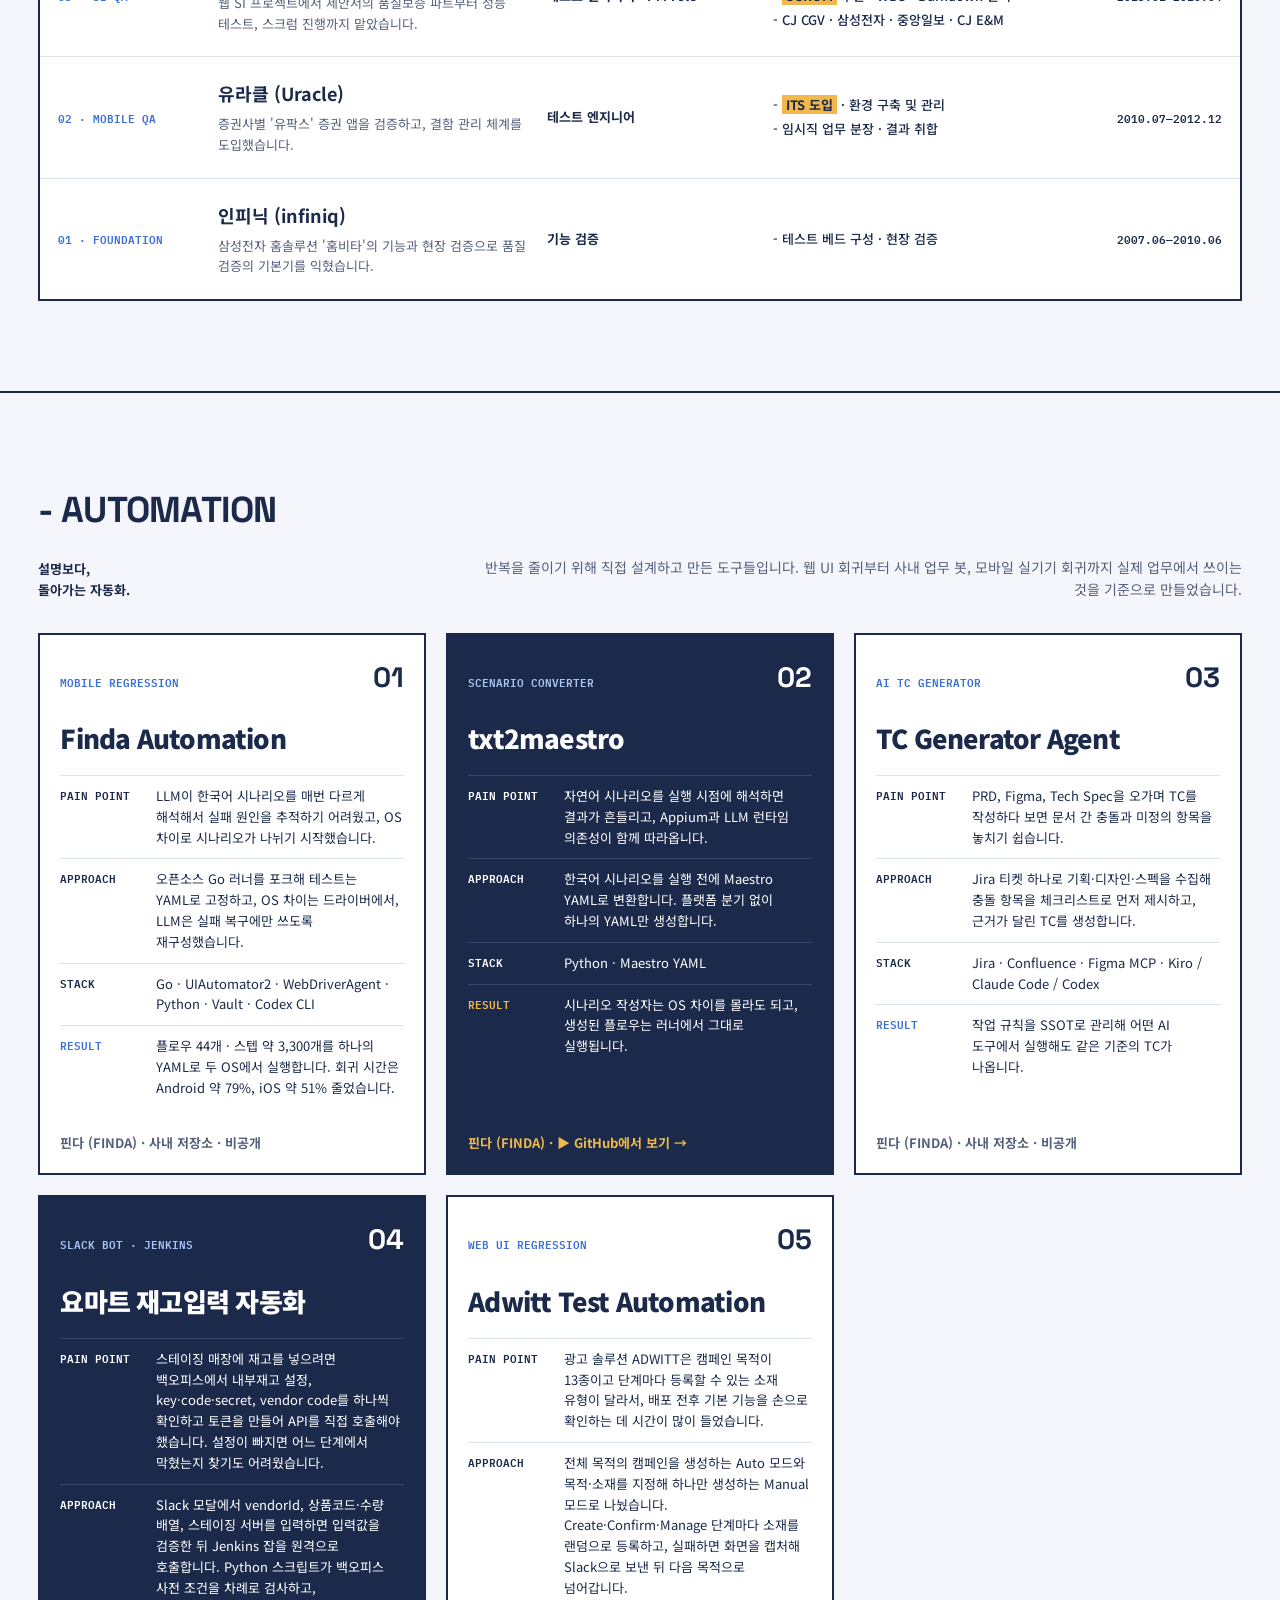
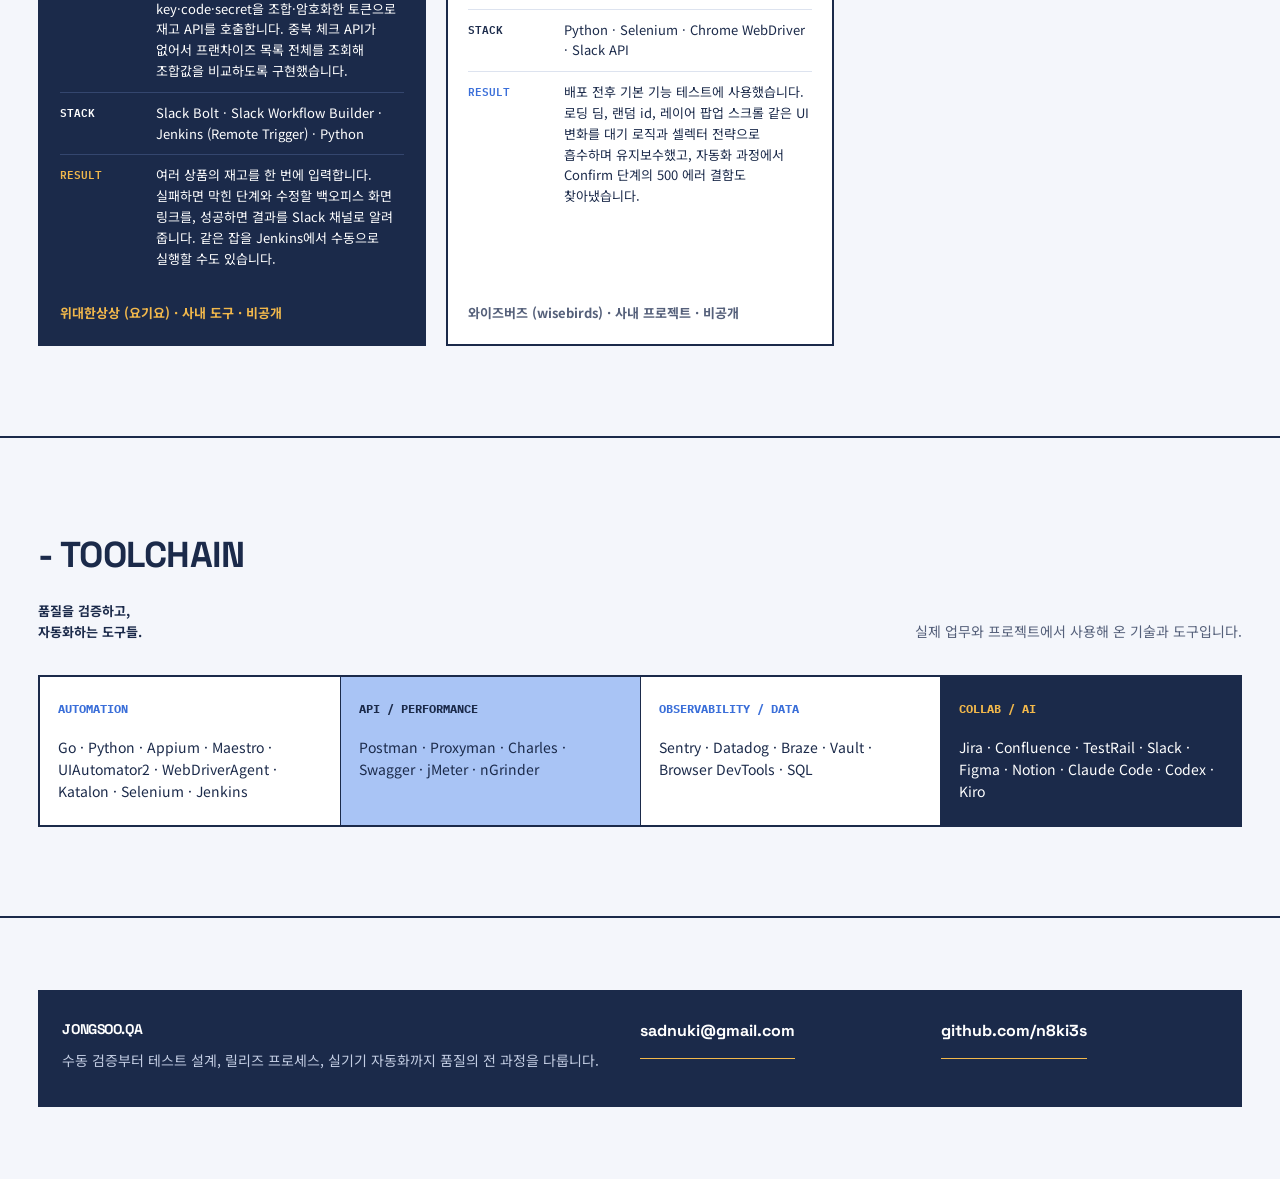
==== commit 1a97d2a0: "feat: AUTOMATION 섹션에 요마트 재고입력·Adwitt 자동화 카드를 추가한다 - AUTOMATION LAB 타이틀과 앵커를 AUTOMATION(#automation)으" ====
--- a/index.html
+++ b/index.html
@@ -16,7 +16,7 @@
     <nav>
       <a href="#its-me">It&#39;s ME</a>
       <a href="#journey">QUALITY JOURNEY</a>
-      <a href="#lab">AUTOMATION LAB</a>
+      <a href="#automation">AUTOMATION</a>
       <a href="#contact">CONTACT</a>
     </nav>
   </header>
@@ -101,7 +101,7 @@
           <ul class="result">
             <li>체크아웃 · 할인 · 쿠폰 · <mark>요기패스</mark> 검증</li>
             <li>Katalon <mark>UI 자동화</mark></li>
-            <li>재고 입력 · 테스트 주문 생성 <mark>Slack 봇</mark></li>
+            <li>재고 입력 · 테스트 주문 생성 <mark>Slack 봇</mark> (Jenkins 연동)</li>
             <li>로봇배달 주문유형 검증</li>
           </ul>
           <span class="term">2021.11—2024.09</span>
@@ -112,7 +112,7 @@
           <div><h3>와이즈버즈 (wisebirds)</h3><p>광고 솔루션의 요구사항 분석부터 TC 설계, 수행, 결과 보고까지 맡고 UI 자동화 스크립트를 유지보수했습니다.</p></div>
           <span class="role">테스트 엔지니어</span>
           <ul class="result">
-            <li>Selenium <mark>UI 자동화</mark> 작성 · 유지보수</li>
+            <li>캠페인 목적 13종 Selenium <mark>UI 자동화</mark> 작성 · 유지보수</li>
             <li>아프리카TV · 네이버 Band · 다우기술 광고 솔루션</li>
             <li>ADWITT 1.0 / 1.1 모듈화 검증</li>
           </ul>
@@ -154,11 +154,11 @@
       </div>
     </section>
 
-    <section class="floor" id="lab">
+    <section class="floor" id="automation">
       <div class="floor-head">
-        <h2 class="floor-title">- AUTOMATION LAB</h2>
+        <h2 class="floor-title">- AUTOMATION</h2>
         <p class="floor-sub">설명보다,<br>돌아가는 자동화.</p>
-        <p class="floor-lead">반복을 줄이기 위해 직접 설계하고 만든 도구들입니다. 실제 업무에서 매일 쓰이는 것을 기준으로 만들었습니다.</p>
+        <p class="floor-lead">반복을 줄이기 위해 직접 설계하고 만든 도구들입니다. 웹 UI 회귀부터 사내 업무 봇, 모바일 실기기 회귀까지 실제 업무에서 쓰이는 것을 기준으로 만들었습니다.</p>
       </div>
 
       <div class="cards">
@@ -171,7 +171,7 @@
             <dt>STACK</dt><dd>Go · UIAutomator2 · WebDriverAgent · Python · Vault · Codex CLI</dd>
             <dt class="hl">RESULT</dt><dd>플로우 44개 · 스텝 약 3,300개를 하나의 YAML로 두 OS에서 실행합니다. 회귀 시간은 Android 약 79%, iOS 약 51% 줄었습니다.</dd>
           </dl>
-          <span class="card-foot">사내 저장소 · 비공개</span>
+          <span class="card-foot">핀다 (FINDA) · 사내 저장소 · 비공개</span>
         </article>
 
         <article class="card dark">
@@ -183,7 +183,7 @@
             <dt>STACK</dt><dd>Python · Maestro YAML</dd>
             <dt class="hl">RESULT</dt><dd>시나리오 작성자는 OS 차이를 몰라도 되고, 생성된 플로우는 러너에서 그대로 실행됩니다.</dd>
           </dl>
-          <a class="card-foot" href="https://github.com/n8ki3s/txt2maestro" target="_blank" rel="noopener">▶ GitHub에서 보기 →</a>
+          <span class="card-foot">핀다 (FINDA) · <a href="https://github.com/n8ki3s/txt2maestro" target="_blank" rel="noopener">▶ GitHub에서 보기 →</a></span>
         </article>
 
         <article class="card">
@@ -195,7 +195,31 @@
             <dt>STACK</dt><dd>Jira · Confluence · Figma MCP · Kiro / Claude Code / Codex</dd>
             <dt class="hl">RESULT</dt><dd>작업 규칙을 SSOT로 관리해 어떤 AI 도구에서 실행해도 같은 기준의 TC가 나옵니다.</dd>
           </dl>
-          <span class="card-foot">사내 저장소 · 비공개</span>
+          <span class="card-foot">핀다 (FINDA) · 사내 저장소 · 비공개</span>
+        </article>
+
+        <article class="card dark">
+          <div class="card-head"><span>SLACK BOT · JENKINS</span><b>04</b></div>
+          <h3>요마트 재고입력 자동화</h3>
+          <dl>
+            <dt>PAIN POINT</dt><dd>스테이징 매장에 재고를 넣으려면 백오피스에서 내부재고 설정, key·code·secret, vendor code를 하나씩 확인하고 토큰을 만들어 API를 직접 호출해야 했습니다. 설정이 빠지면 어느 단계에서 막혔는지 찾기도 어려웠습니다.</dd>
+            <dt>APPROACH</dt><dd>Slack 모달에서 vendorId, 상품코드·수량 배열, 스테이징 서버를 입력하면 입력값을 검증한 뒤 Jenkins 잡을 원격으로 호출합니다. Python 스크립트가 백오피스 사전 조건을 차례로 검사하고, key·code·secret을 조합·암호화한 토큰으로 재고 API를 호출합니다. 중복 체크 API가 없어서 프랜차이즈 목록 전체를 조회해 조합값을 비교하도록 구현했습니다.</dd>
+            <dt>STACK</dt><dd>Slack Bolt · Slack Workflow Builder · Jenkins (Remote Trigger) · Python</dd>
+            <dt class="hl">RESULT</dt><dd>여러 상품의 재고를 한 번에 입력합니다. 실패하면 막힌 단계와 수정할 백오피스 화면 링크를, 성공하면 결과를 Slack 채널로 알려 줍니다. 같은 잡을 Jenkins에서 수동으로 실행할 수도 있습니다.</dd>
+          </dl>
+          <span class="card-foot">위대한상상 (요기요) · 사내 도구 · 비공개</span>
+        </article>
+
+        <article class="card">
+          <div class="card-head"><span>WEB UI REGRESSION</span><b>05</b></div>
+          <h3>Adwitt Test Automation</h3>
+          <dl>
+            <dt>PAIN POINT</dt><dd>광고 솔루션 ADWITT은 캠페인 목적이 13종이고 단계마다 등록할 수 있는 소재 유형이 달라서, 배포 전후 기본 기능을 손으로 확인하는 데 시간이 많이 들었습니다.</dd>
+            <dt>APPROACH</dt><dd>전체 목적의 캠페인을 생성하는 Auto 모드와 목적·소재를 지정해 하나만 생성하는 Manual 모드로 나눴습니다. Create·Confirm·Manage 단계마다 소재를 랜덤으로 등록하고, 실패하면 화면을 캡처해 Slack으로 보낸 뒤 다음 목적으로 넘어갑니다.</dd>
+            <dt>STACK</dt><dd>Python · Selenium · Chrome WebDriver · Slack API</dd>
+            <dt class="hl">RESULT</dt><dd>배포 전후 기본 기능 테스트에 사용했습니다. 로딩 딤, 랜덤 id, 레이어 팝업 스크롤 같은 UI 변화를 대기 로직과 셀렉터 전략으로 흡수하며 유지보수했고, 자동화 과정에서 Confirm 단계의 500 에러 결함도 찾아냈습니다.</dd>
+          </dl>
+          <span class="card-foot">와이즈버즈 (wisebirds) · 사내 프로젝트 · 비공개</span>
         </article>
       </div>
     </section>
--- a/css/style.css
+++ b/css/style.css
@@ -1,10 +1,11 @@
 :root {
-  --paper: #f5f4ef;
-  --ink: #141414;
-  --sub: #5a5a5a;
-  --rule: #141414;
-  --accent: #ffd84a;
-  --accent-soft: #fff6cc;
+  --paper: #f4f6fb;
+  --ink: #1b2a4a;
+  --sub: #55607a;
+  --rule: #1b2a4a;
+  --blue: #3b6fd9;
+  --accent: #f2b84b;
+  --accent-soft: #a9c4f5;
   --white: #fff;
   --display: "Space Grotesk", "Noto Sans KR", sans-serif;
   --mono: "IBM Plex Mono", ui-monospace, monospace;
@@ -33,7 +34,7 @@
 }
 .brand { font-family: var(--display); font-weight: 700; font-size: 20px; letter-spacing: -0.03em; white-space: nowrap; }
 .topbar nav { display: flex; flex-wrap: wrap; gap: 10px clamp(18px, 3vw, 44px); font-size: 14px; font-weight: 500; }
-.topbar nav a.active { box-shadow: inset 0 -2px 0 var(--ink); }
+.topbar nav a.active { box-shadow: inset 0 -2px 0 var(--blue); color: var(--blue); }
 
 /* hero */
 .hero { display: grid; grid-template-columns: 1.1fr 0.9fr; border-bottom: 2px solid var(--rule); }
@@ -64,7 +65,7 @@
   transform: rotate(-2deg);
 }
 .why article { padding: 16px 0; border-top: 1.5px solid var(--rule); }
-.why-key { margin: 0 0 6px; font-family: var(--mono); font-size: 12px; font-weight: 600; letter-spacing: 0.04em; }
+.why-key { margin: 0 0 6px; color: var(--blue); font-family: var(--mono); font-size: 12px; font-weight: 600; letter-spacing: 0.04em; }
 .why h2 { margin: 0 0 6px; font-size: 19px; font-weight: 700; }
 .why article p:last-child { margin: 0; color: var(--sub); font-size: 14px; }
 
@@ -82,16 +83,20 @@
   grid-template-columns: 140px 1.5fr 1fr 1.5fr 120px;
   gap: 20px; align-items: center;
   padding: 22px 18px;
-  border-top: 1.5px solid #cfcfcf;
+  border-top: 1.5px solid #dde3ef;
 }
 .journey .row.head { border-top: 0; padding: 12px 18px; font-family: var(--mono); font-size: 11px; font-weight: 600; border-bottom: 2px solid var(--rule); }
 .journey .row.dark { background: var(--ink); color: var(--white); }
 .journey .row.soft { background: var(--accent-soft); }
+.stage { color: var(--blue); }
+.journey .row.dark .stage { color: var(--accent-soft); }
+.journey .row.soft .stage { color: var(--ink); }
 .stage, .term { font-family: var(--mono); font-size: 11px; font-weight: 600; }
 .term { text-align: right; }
 .journey h3 { margin: 0 0 6px; font-size: 18px; }
 .journey .row p { margin: 0; font-size: 13px; color: var(--sub); }
-.journey .row.dark p { color: #c9c9c9; }
+.journey .row.dark p { color: #c3cde3; }
+.journey .row.soft p { color: var(--ink); }
 .role { font-size: 13px; font-weight: 700; }
 .result { margin: 0; padding: 0; list-style: none; font-size: 13px; font-weight: 500; }
 .result li { margin: 3px 0; }
@@ -106,16 +111,19 @@
   padding: 20px;
 }
 .card.dark { background: var(--ink); color: var(--white); }
+.card-head span { color: var(--blue); }
+.card.dark .card-head span { color: var(--accent-soft); }
 .card-head { display: flex; justify-content: space-between; align-items: baseline; font-family: var(--mono); font-size: 11px; font-weight: 600; }
 .card-head b { font-family: var(--display); font-size: 28px; }
 .card h3 { margin: 18px 0 16px; font-size: 26px; font-weight: 900; letter-spacing: -0.03em; }
 .card dl { display: grid; grid-template-columns: 96px 1fr; margin: 0 0 24px; }
-.card dt, .card dd { margin: 0; padding: 10px 0; border-top: 1px solid #d4d4d4; font-size: 13px; }
-.card.dark dt, .card.dark dd { border-color: #3a3a3a; }
+.card dt, .card dd { margin: 0; padding: 10px 0; border-top: 1px solid #dde3ef; font-size: 13px; }
+.card.dark dt, .card.dark dd { border-color: #34466e; }
 .card dt { font-family: var(--mono); font-size: 11px; font-weight: 600; }
-.card dt.hl { color: #b58900; }
+.card dt.hl { color: var(--blue); }
 .card.dark dt.hl { color: var(--accent); }
-.card-foot { margin-top: auto; font-size: 13px; font-weight: 700; }
+.card-foot { margin-top: auto; font-size: 13px; font-weight: 700; color: var(--sub); }
+a.card-foot { color: var(--blue); }
 .card.dark .card-foot { color: var(--accent); }
 
 /* tools */
@@ -124,7 +132,9 @@
 .tools > div + div { border-left: 1.5px solid var(--rule); }
 .tools .soft { background: var(--accent-soft); }
 .tools .dark { background: var(--ink); color: var(--white); }
-.tools h4 { margin: 0 0 18px; font-family: var(--mono); font-size: 12px; }
+.tools .dark h4 { color: var(--accent); }
+.tools .soft h4 { color: var(--ink); }
+.tools h4 { color: var(--blue); margin: 0 0 18px; font-family: var(--mono); font-size: 12px; }
 .tools p { margin: 0; font-size: 14px; }
 
 /* contact */
@@ -134,7 +144,7 @@
   padding: 28px 24px;
   background: var(--ink); color: var(--white);
 }
-.contact p { margin: 0 0 8px; font-size: 14px; color: #d6d6d6; }
+.contact p { margin: 0 0 8px; font-size: 14px; color: #c3cde3; }
 .contact .brand { color: var(--white); }
 .contact a { font-family: var(--display); font-weight: 700; padding-bottom: 14px; border-bottom: 1.5px solid var(--accent); justify-self: start; }
 
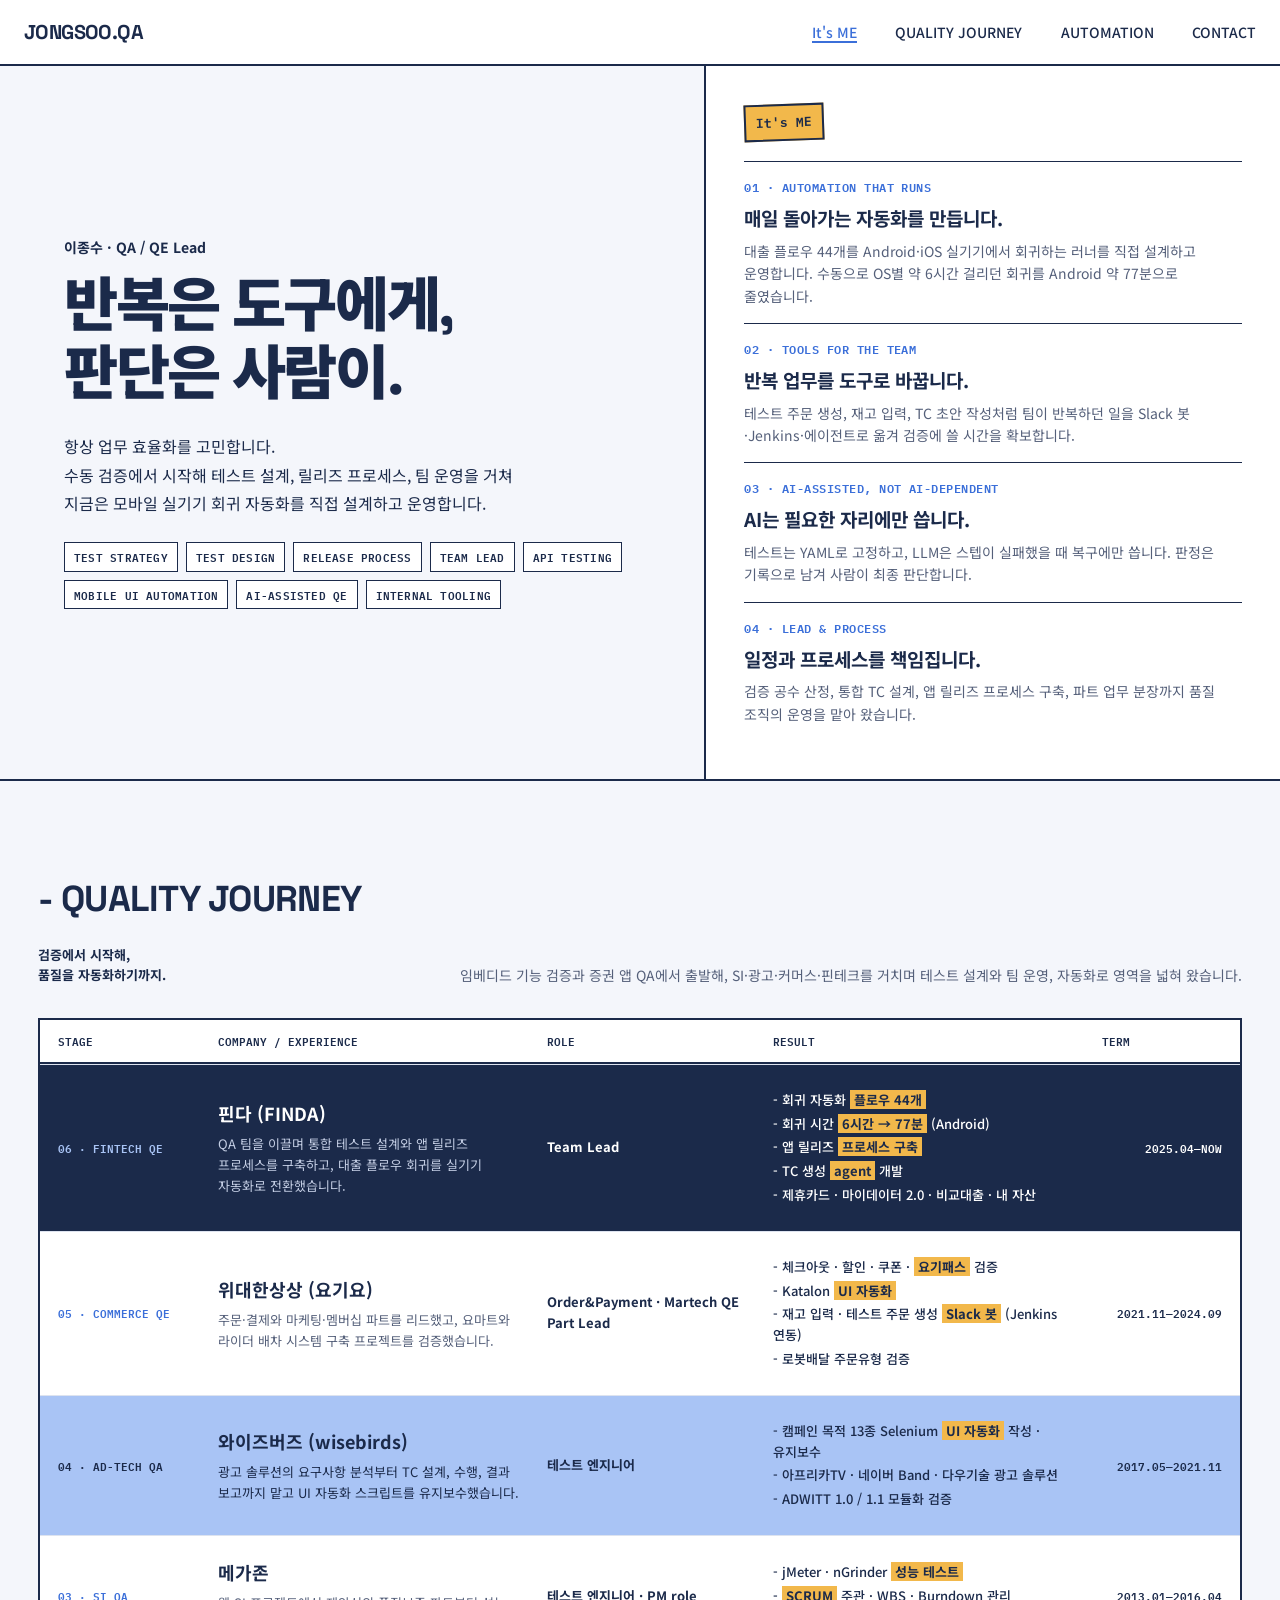
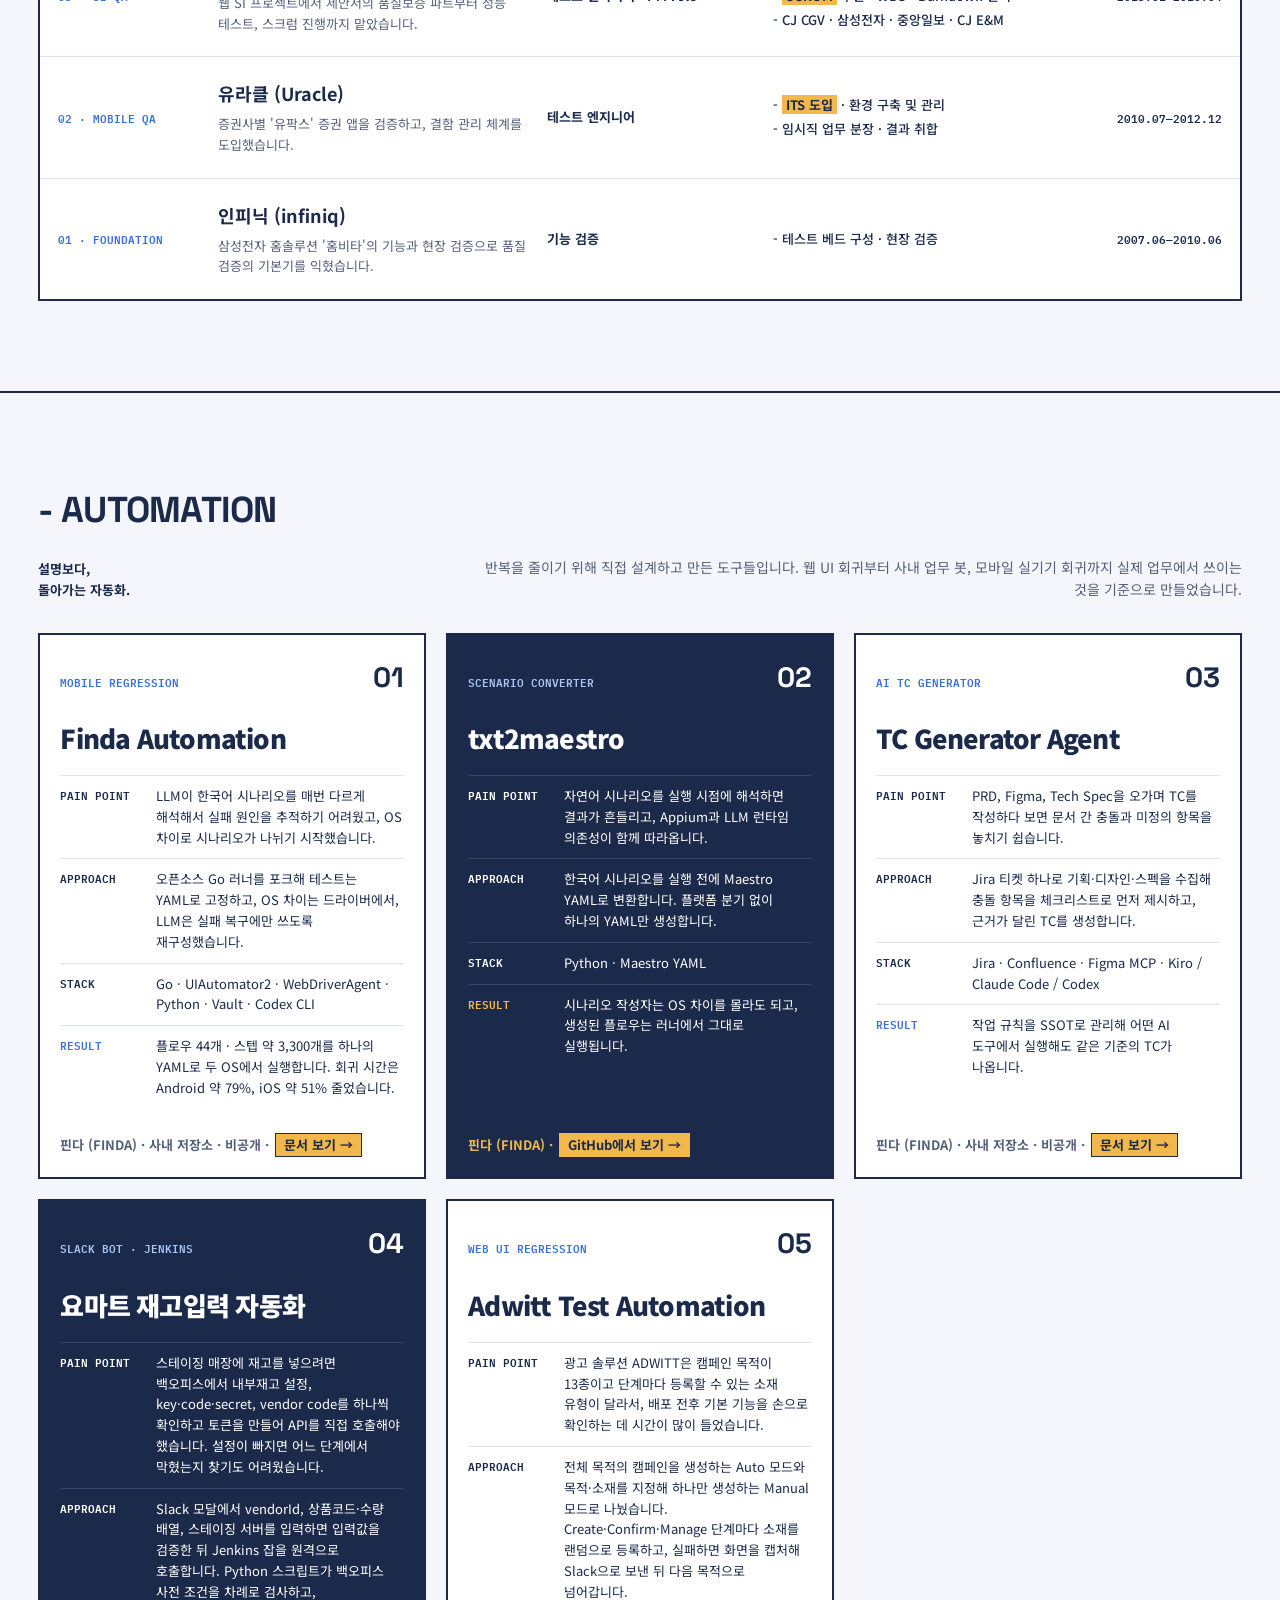
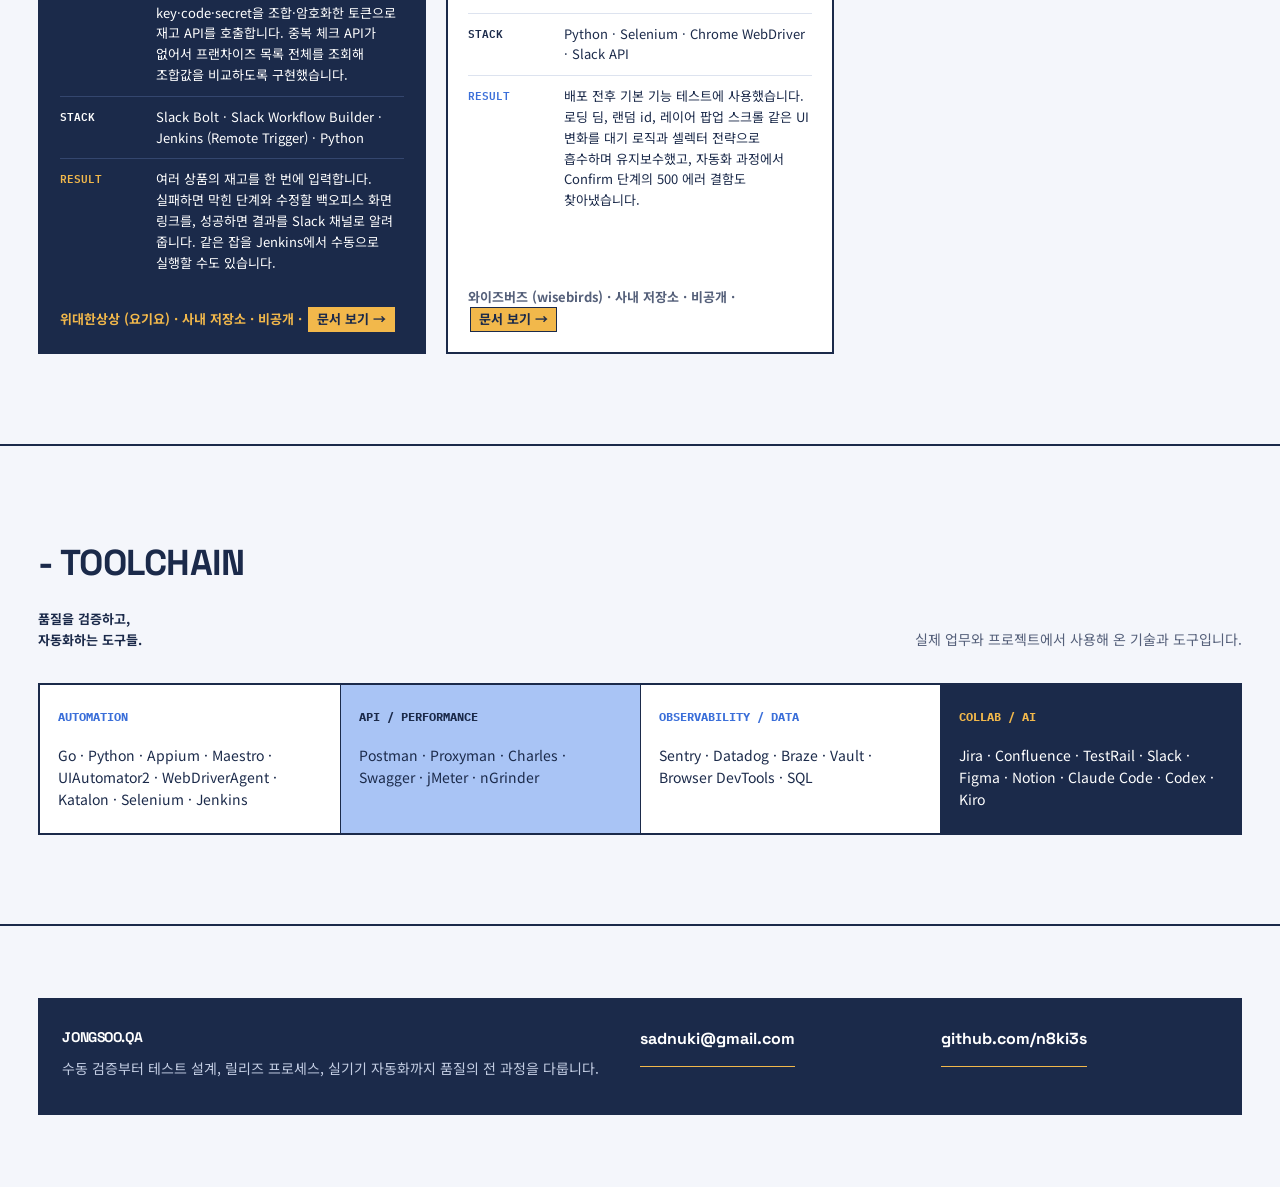
==== commit 7de63904: "feat: 자동화 카드별 상세 문서 페이지를 추가한다 - Finda Automation, TC Generator Agent, 요마트 재고입력, Adwitt 상세 페이지를 추가한다 " ====
--- a/index.html
+++ b/index.html
@@ -171,7 +171,7 @@
             <dt>STACK</dt><dd>Go · UIAutomator2 · WebDriverAgent · Python · Vault · Codex CLI</dd>
             <dt class="hl">RESULT</dt><dd>플로우 44개 · 스텝 약 3,300개를 하나의 YAML로 두 OS에서 실행합니다. 회귀 시간은 Android 약 79%, iOS 약 51% 줄었습니다.</dd>
           </dl>
-          <span class="card-foot">핀다 (FINDA) · 사내 저장소 · 비공개</span>
+          <span class="card-foot">핀다 (FINDA) · 사내 저장소 · 비공개 · <a href="./automation/finda-automation.html">문서 보기 →</a></span>
         </article>
 
         <article class="card dark">
@@ -183,7 +183,7 @@
             <dt>STACK</dt><dd>Python · Maestro YAML</dd>
             <dt class="hl">RESULT</dt><dd>시나리오 작성자는 OS 차이를 몰라도 되고, 생성된 플로우는 러너에서 그대로 실행됩니다.</dd>
           </dl>
-          <span class="card-foot">핀다 (FINDA) · <a href="https://github.com/n8ki3s/txt2maestro" target="_blank" rel="noopener">▶ GitHub에서 보기 →</a></span>
+          <span class="card-foot">핀다 (FINDA) · <a href="https://github.com/n8ki3s/txt2maestro" target="_blank" rel="noopener">GitHub에서 보기 →</a></span>
         </article>
 
         <article class="card">
@@ -195,7 +195,7 @@
             <dt>STACK</dt><dd>Jira · Confluence · Figma MCP · Kiro / Claude Code / Codex</dd>
             <dt class="hl">RESULT</dt><dd>작업 규칙을 SSOT로 관리해 어떤 AI 도구에서 실행해도 같은 기준의 TC가 나옵니다.</dd>
           </dl>
-          <span class="card-foot">핀다 (FINDA) · 사내 저장소 · 비공개</span>
+          <span class="card-foot">핀다 (FINDA) · 사내 저장소 · 비공개 · <a href="./automation/tc-generator.html">문서 보기 →</a></span>
         </article>
 
         <article class="card dark">
@@ -207,7 +207,7 @@
             <dt>STACK</dt><dd>Slack Bolt · Slack Workflow Builder · Jenkins (Remote Trigger) · Python</dd>
             <dt class="hl">RESULT</dt><dd>여러 상품의 재고를 한 번에 입력합니다. 실패하면 막힌 단계와 수정할 백오피스 화면 링크를, 성공하면 결과를 Slack 채널로 알려 줍니다. 같은 잡을 Jenkins에서 수동으로 실행할 수도 있습니다.</dd>
           </dl>
-          <span class="card-foot">위대한상상 (요기요) · 사내 도구 · 비공개</span>
+          <span class="card-foot">위대한상상 (요기요) · 사내 저장소 · 비공개 · <a href="./automation/yomart-stock.html">문서 보기 →</a></span>
         </article>
 
         <article class="card">
@@ -219,7 +219,7 @@
             <dt>STACK</dt><dd>Python · Selenium · Chrome WebDriver · Slack API</dd>
             <dt class="hl">RESULT</dt><dd>배포 전후 기본 기능 테스트에 사용했습니다. 로딩 딤, 랜덤 id, 레이어 팝업 스크롤 같은 UI 변화를 대기 로직과 셀렉터 전략으로 흡수하며 유지보수했고, 자동화 과정에서 Confirm 단계의 500 에러 결함도 찾아냈습니다.</dd>
           </dl>
-          <span class="card-foot">와이즈버즈 (wisebirds) · 사내 프로젝트 · 비공개</span>
+          <span class="card-foot">와이즈버즈 (wisebirds) · 사내 저장소 · 비공개 · <a href="./automation/adwitt.html">문서 보기 →</a></span>
         </article>
       </div>
     </section>
--- a/css/style.css
+++ b/css/style.css
@@ -164,3 +164,157 @@
   .floor-lead { text-align: left; }
   .contact { grid-template-columns: 1fr; }
 }
+
+/* ===== detail pages ===== */
+.topbar nav a.back { color: var(--blue); }
+.detail .hero h1 { font-size: clamp(36px, 4vw, 58px); }
+
+.flow { display: grid; grid-template-columns: repeat(3, 1fr); border: 2px solid var(--rule); background: var(--white); }
+.flow-step { position: relative; padding: 24px 22px; }
+.flow-step + .flow-step { border-left: 1.5px solid var(--rule); }
+.flow-step + .flow-step::before {
+  content: "→"; position: absolute; left: -15px; top: 22px;
+  width: 28px; height: 28px; display: grid; place-items: center;
+  background: var(--accent); border: 2px solid var(--rule); border-radius: 50%;
+  font-weight: 700; font-size: 14px;
+}
+.flow-step.dark { background: var(--ink); color: var(--white); }
+.flow-step.soft { background: var(--accent-soft); }
+.step-key { margin: 0 0 8px; color: var(--blue); font-family: var(--mono); font-size: 11px; font-weight: 600; }
+.flow-step.dark .step-key { color: var(--accent); }
+.flow-step.soft .step-key { color: var(--ink); }
+.flow-step h3 { margin: 0 0 8px; font-size: 20px; font-weight: 900; letter-spacing: -0.02em; }
+.flow-step p { margin: 0; font-size: 13px; }
+.flow-step small { display: block; margin-top: 12px; font-family: var(--mono); font-size: 11px; opacity: 0.75; }
+
+.spec { border: 2px solid var(--rule); background: var(--white); }
+.spec + .spec, .spec + .sub-title { margin-top: 28px; }
+.spec .row { display: grid; grid-template-columns: var(--cols, 180px 160px 1fr); gap: 20px; padding: 16px 18px; border-top: 1.5px solid #dde3ef; font-size: 13px; align-items: start; }
+.spec .row.head { border-top: 0; padding: 12px 18px; border-bottom: 2px solid var(--rule); font-family: var(--mono); font-size: 11px; font-weight: 600; }
+.spec .row b { font-family: var(--mono); font-size: 13px; }
+.spec .row p { margin: 0; }
+.spec .row p + p { margin-top: 6px; }
+.sub-title { margin: 0 0 12px; font-family: var(--mono); font-size: 12px; font-weight: 600; color: var(--blue); }
+code { padding: 1px 5px; background: #e6ebf5; font-family: var(--mono); font-size: 12px; }
+
+.checks { margin: 0; padding: 0; list-style: none; counter-reset: chk; border: 2px solid var(--rule); background: var(--white); }
+.checks li { counter-increment: chk; display: grid; grid-template-columns: 56px 1fr 1.1fr; gap: 20px; padding: 18px; border-top: 1.5px solid #dde3ef; align-items: start; font-size: 13px; }
+.checks li:first-child { border-top: 0; }
+.checks li::before { content: counter(chk, decimal-leading-zero); font-family: var(--display); font-weight: 700; font-size: 24px; color: var(--blue); line-height: 1; }
+.checks h3 { margin: 0 0 4px; font-size: 15px; }
+.checks p { margin: 0; color: var(--sub); }
+.checks .fail { align-self: center; padding: 8px 10px; border: 1.5px dashed var(--rule); font-size: 12px; }
+.checks .fail.ok { border-style: solid; background: var(--accent-soft); }
+
+.split { display: grid; grid-template-columns: 1fr 1fr; gap: 20px; }
+
+.msg { border: 2px solid var(--rule); background: var(--white); padding: 18px 20px; border-left-width: 8px; }
+.msg.fail { border-left-color: var(--accent); }
+.msg.ok { border-left-color: var(--blue); }
+.msg-head { margin: 0 0 10px; font-family: var(--mono); font-size: 11px; font-weight: 600; color: var(--sub); }
+.msg p { margin: 0; font-size: 15px; font-weight: 700; }
+.msg .link { display: inline-block; margin-top: 8px; color: var(--blue); font-size: 13px; font-weight: 500; text-decoration: underline; }
+
+pre.code {
+  margin: 16px 0 0; padding: 16px 18px; overflow-x: auto;
+  background: var(--ink); color: #e6ebf5;
+  font-family: var(--mono); font-size: 12px; line-height: 1.7;
+}
+pre.code .c { color: #8b9abb; }
+pre.code .s { color: var(--accent); }
+
+.modules { display: grid; grid-template-columns: repeat(3, 1fr); gap: 20px; }
+.module { border: 2px solid var(--rule); background: var(--white); padding: 20px; }
+.module.dark { background: var(--ink); color: var(--white); }
+.module.soft { background: var(--accent-soft); }
+.module h3 { margin: 0 0 4px; font-family: var(--mono); font-size: 17px; }
+.module .role-line { margin: 0 0 12px; font-size: 12px; font-weight: 700; color: var(--blue); }
+.module.dark .role-line { color: var(--accent); }
+.module.soft .role-line { color: var(--ink); }
+.module ul { margin: 0; padding: 0; list-style: none; font-size: 13px; }
+.module li { padding: 6px 0; border-top: 1px solid #dde3ef; }
+.module.dark li { border-color: #34466e; }
+.module li b { font-family: var(--mono); font-size: 12px; }
+
+.pipeline { display: flex; flex-wrap: wrap; align-items: center; gap: 8px; margin-top: 20px; font-family: var(--mono); font-size: 12px; font-weight: 600; }
+.pipeline span { padding: 6px 10px; border: 1.5px solid var(--rule); background: var(--white); }
+.pipeline span.hl { background: var(--accent); }
+.pipeline i { font-style: normal; color: var(--blue); }
+
+.timeline { border: 2px solid var(--rule); background: var(--white); }
+.tl-item { display: grid; grid-template-columns: 120px 1fr; gap: 24px; padding: 24px 18px; border-top: 1.5px solid #dde3ef; }
+.tl-item:first-child { border-top: 0; }
+.tl-date { font-family: var(--mono); font-size: 12px; font-weight: 600; color: var(--blue); }
+.qa { display: grid; grid-template-columns: 1fr 1fr; gap: 6px 24px; font-size: 13px; }
+.qa + .qa { margin-top: 16px; padding-top: 16px; border-top: 1px dashed #c3cde3; }
+.qa dt { font-family: var(--mono); font-size: 11px; font-weight: 600; color: var(--sub); }
+.qa dt.hl { color: var(--blue); }
+.qa dd { margin: 0; }
+.qa .full { grid-column: 1 / -1; }
+.note { display: inline-block; margin-top: 4px; padding: 0 4px; background: var(--accent); font-weight: 700; font-size: 12px; }
+
+.contact .pager { display: grid; gap: 4px; }
+
+@media (max-width: 1000px) {
+  .flow, .modules, .split, .qa { grid-template-columns: 1fr; }
+  .flow-step + .flow-step { border-left: 0; border-top: 1.5px solid var(--rule); }
+  .flow-step + .flow-step::before { content: "↓"; left: 20px; top: -15px; }
+  .spec .row, .checks li, .tl-item { grid-template-columns: 1fr; gap: 8px; }
+  .spec .row.head { display: none; }
+}
+
+/* card links */
+.card-foot a { color: var(--blue); }
+.card.dark .card-foot a { color: var(--accent); }
+.card.dark pre.code { background: #101c36; border: 1.5px solid #34466e; }
+code { overflow-wrap: anywhere; }
+
+/* architecture diagram */
+.arch { display: grid; gap: 0; border: 2px solid var(--rule); background: var(--white); padding: 24px; }
+.arch-row { display: grid; grid-template-columns: repeat(var(--n, 1), 1fr); gap: 16px; }
+.arch-down { text-align: center; color: var(--blue); font-weight: 700; line-height: 1; padding: 8px 0; }
+.arch-node { border: 1.5px solid var(--rule); background: var(--white); padding: 12px 14px; text-align: center; }
+.arch-node b { display: block; font-size: 14px; }
+.arch-node span { display: block; margin-top: 2px; color: var(--sub); font-size: 12px; }
+.arch-node.hl { background: var(--accent-soft); }
+.arch-node.dark { background: var(--ink); color: var(--white); }
+.arch-node.dark span { color: #c3cde3; }
+.arch-group { border: 2px solid var(--rule); background: var(--paper); padding: 14px 16px 16px; }
+.arch-group > .label { margin: 0 0 12px; font-family: var(--mono); font-size: 12px; font-weight: 600; }
+.arch-group .arch-row + .arch-row { margin-top: 16px; }
+.arch-title { margin: 0 0 16px; font-size: 14px; font-weight: 700; }
+
+.module h3.ko { font-family: inherit; font-size: 18px; font-weight: 900; letter-spacing: -0.02em; }
+.checks li.gate { background: var(--accent); }
+.checks li.gate::before { color: var(--ink); }
+.checks li.gate p { color: var(--ink); }
+.checks .fail.gate { border-style: solid; background: var(--ink); color: var(--white); }
+
+.stats { display: grid; grid-template-columns: repeat(2, 1fr); gap: 20px; margin-bottom: 28px; }
+.stat { border: 2px solid var(--rule); background: var(--white); padding: 22px 20px; }
+.stat.dark { background: var(--ink); color: var(--white); }
+.stat .why-key { margin-bottom: 10px; }
+.stat.dark .why-key { color: var(--accent); }
+.stat strong { display: block; font-family: var(--display); font-size: clamp(32px, 4vw, 48px); letter-spacing: -0.03em; line-height: 1.1; }
+.stat p { margin: 8px 0 0; font-size: 13px; color: var(--sub); }
+.stat.dark p { color: #c3cde3; }
+
+.tags { display: flex; flex-wrap: wrap; gap: 6px; margin: 10px 0 0; padding: 0; list-style: none; }
+.tags li { padding: 3px 8px; border: 1.5px solid var(--rule); background: var(--white); font-family: var(--mono); font-size: 11px; font-weight: 600; color: var(--ink); }
+.tags.soft li { background: var(--accent-soft); }
+
+@media (max-width: 1000px) {
+  .arch-row, .stats { grid-template-columns: 1fr; }
+}
+.module.dark .tags li { border-color: var(--rule); }
+
+/* highlighted card links */
+.card-foot a, .card.dark .card-foot a {
+  display: inline-block; margin-left: 2px; padding: 1px 8px;
+  background: var(--accent); color: var(--ink);
+  border: 1.5px solid var(--rule);
+  transition: background 0.15s, color 0.15s;
+}
+.card-foot a:hover, .card.dark .card-foot a:hover { background: var(--blue); color: var(--white); }
+.card.dark .card-foot a { border-color: var(--accent); }
+.card.dark .card-foot a:hover { border-color: var(--blue); }
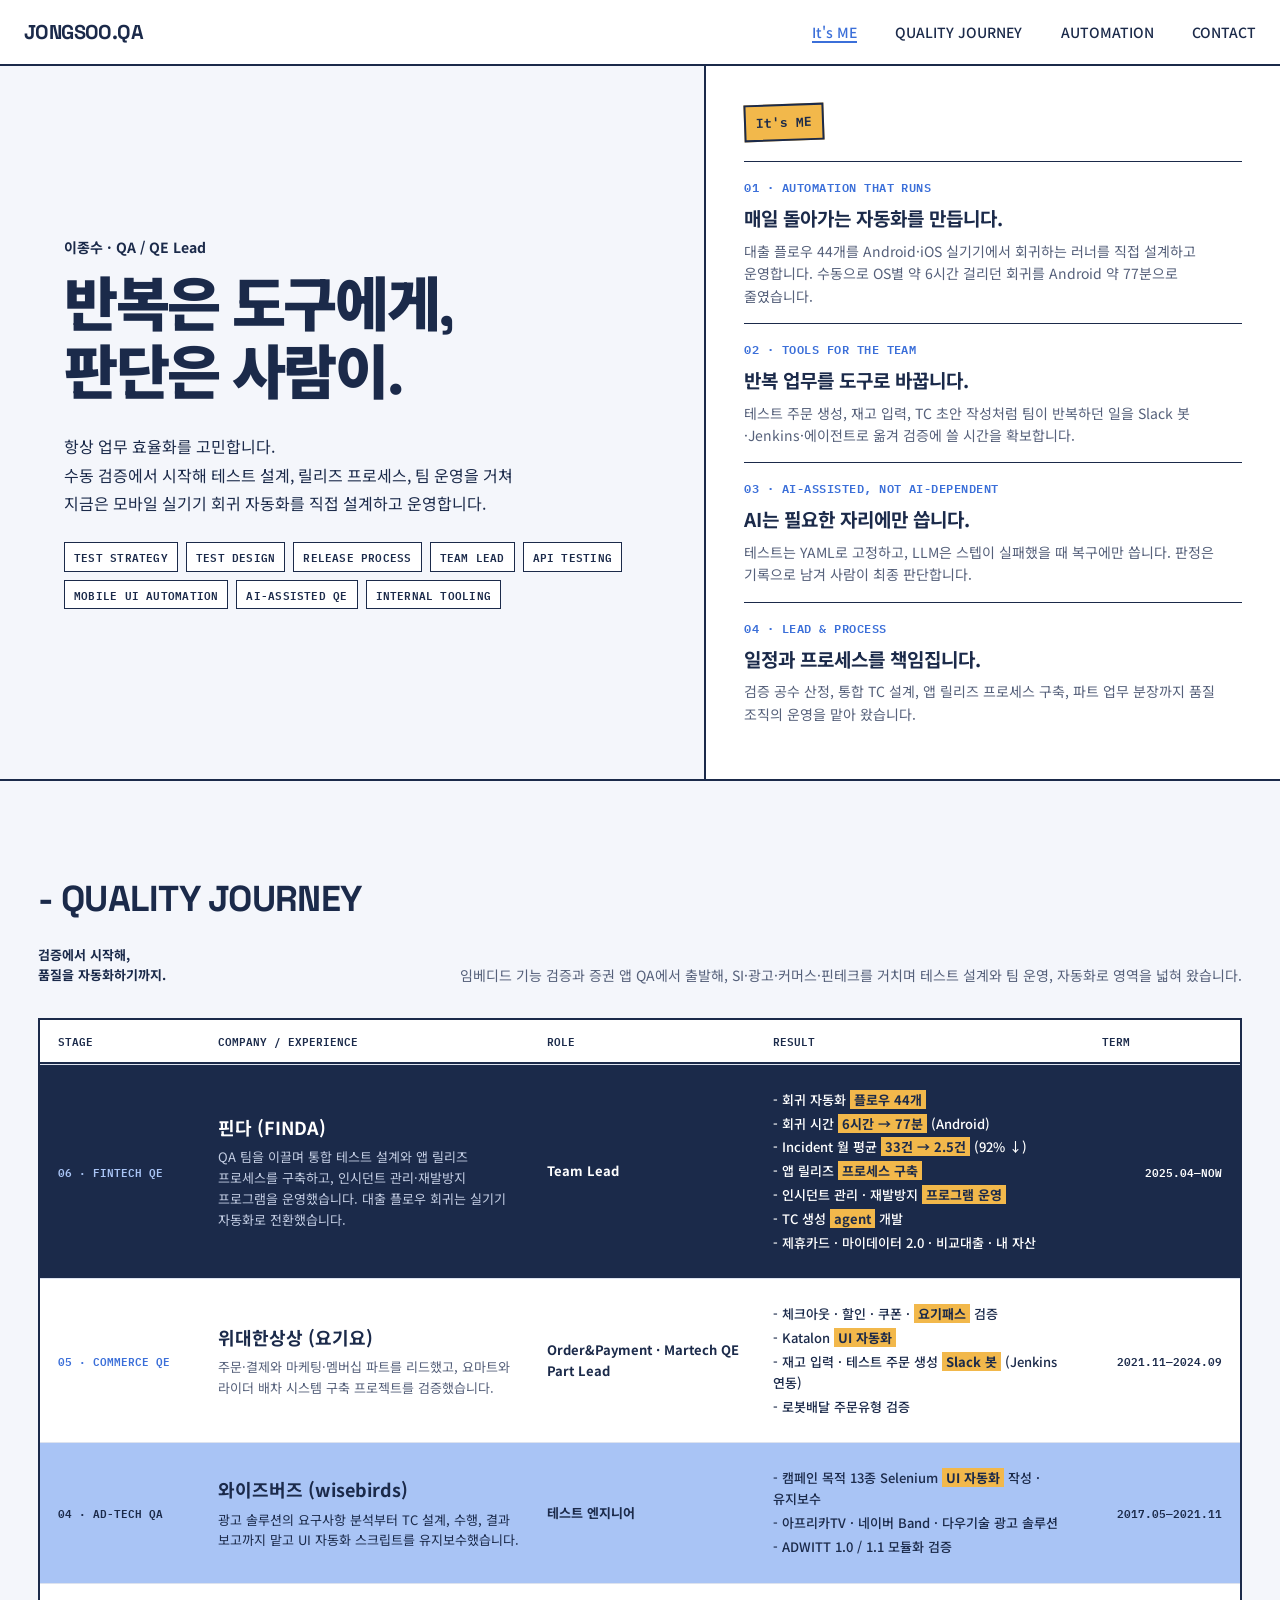
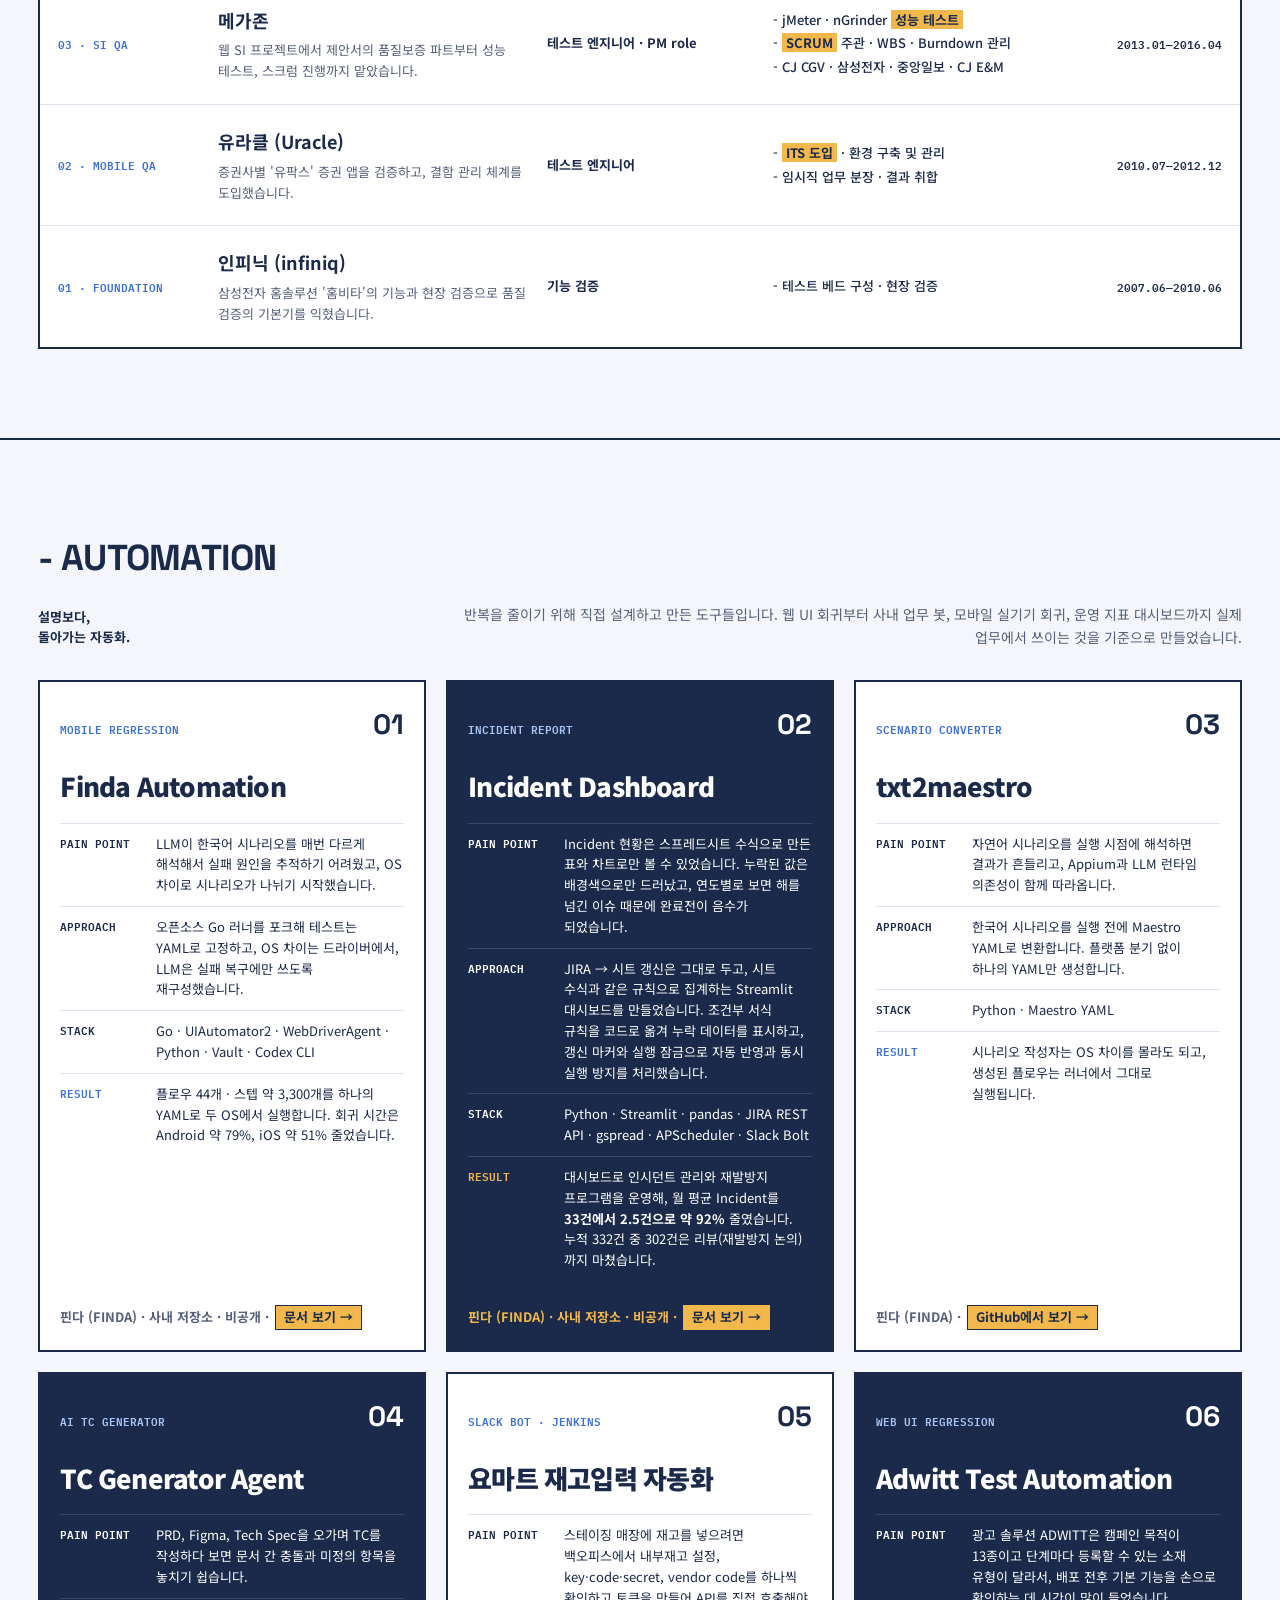
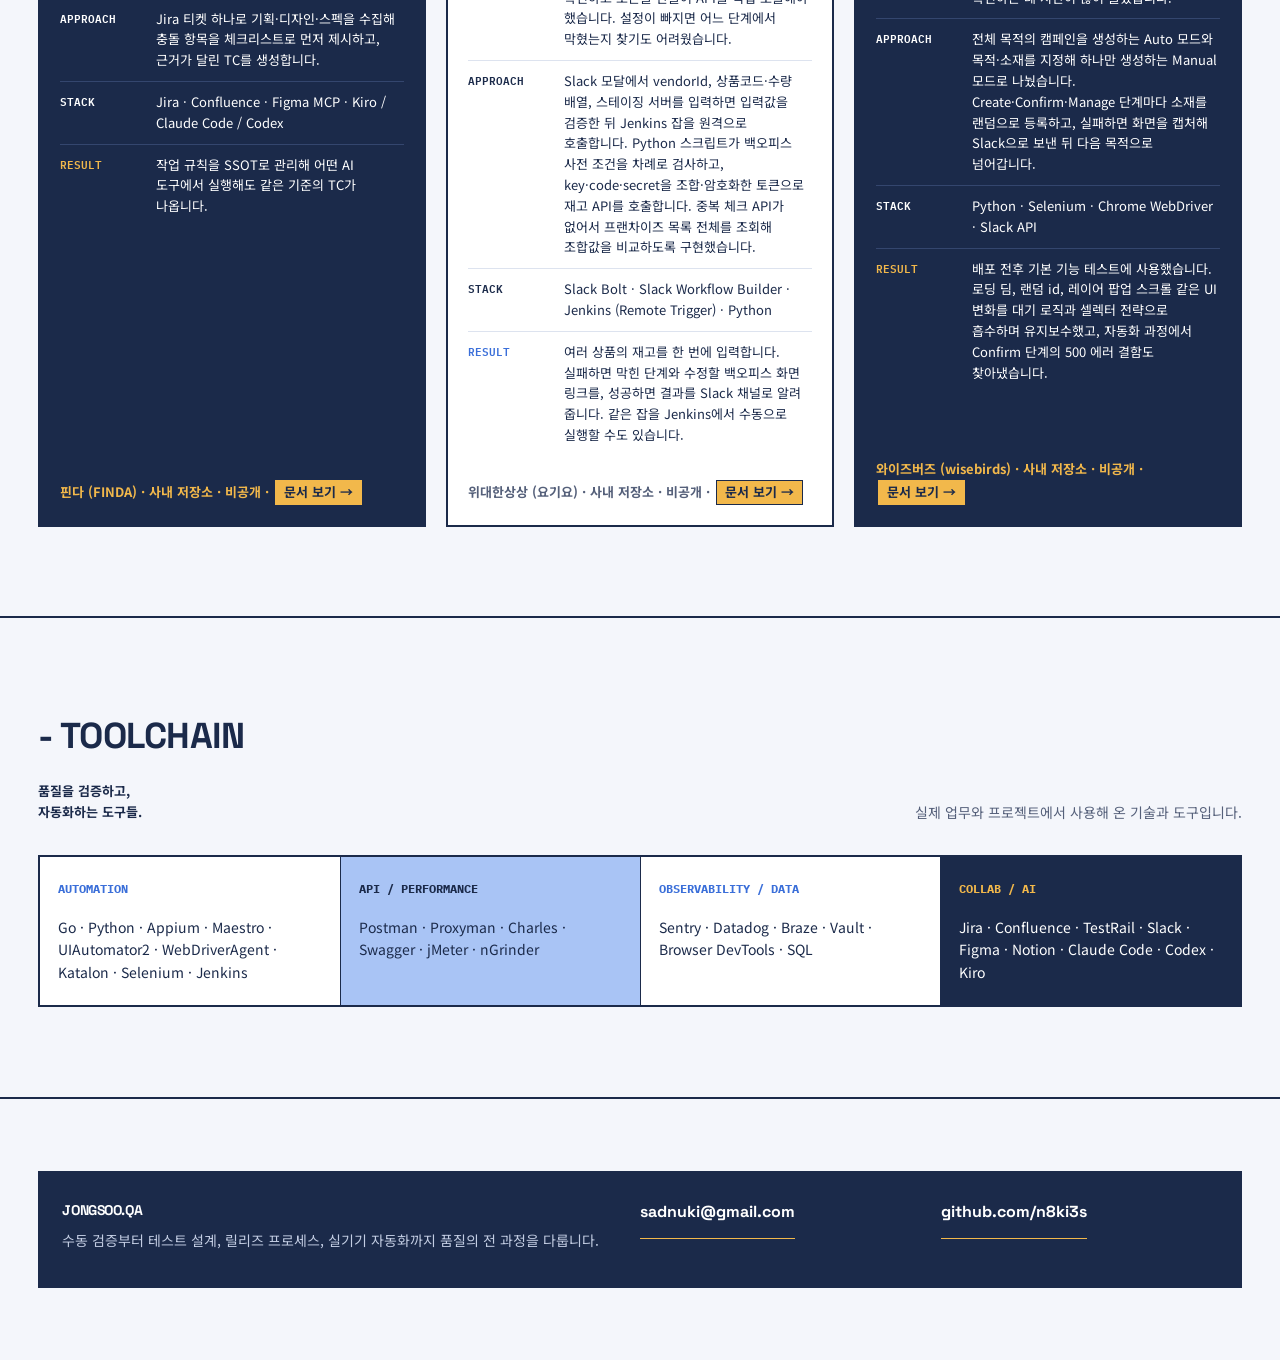
==== commit 3ee607b1: "feat: AUTOMATION에 Incident Dashboard 카드와 상세 문서를 추가한다 - Incident Dashboard 카드를 02번으로 추가하고 나머지 카드 번호·색" ====
--- a/index.html
+++ b/index.html
@@ -82,12 +82,14 @@
 
         <div class="row dark">
           <span class="stage">06 · FINTECH QE</span>
-          <div><h3>핀다 (FINDA)</h3><p>QA 팀을 이끌며 통합 테스트 설계와 앱 릴리즈 프로세스를 구축하고, 대출 플로우 회귀를 실기기 자동화로 전환했습니다.</p></div>
+          <div><h3>핀다 (FINDA)</h3><p>QA 팀을 이끌며 통합 테스트 설계와 앱 릴리즈 프로세스를 구축하고, 인시던트 관리·재발방지 프로그램을 운영했습니다. 대출 플로우 회귀는 실기기 자동화로 전환했습니다.</p></div>
           <span class="role">Team Lead</span>
           <ul class="result">
             <li>회귀 자동화 <mark>플로우 44개</mark></li>
             <li>회귀 시간 <mark>6시간 → 77분</mark> (Android)</li>
+            <li>Incident 월 평균 <mark>33건 → 2.5건</mark> (92% ↓)</li>
             <li>앱 릴리즈 <mark>프로세스 구축</mark></li>
+            <li>인시던트 관리 · 재발방지 <mark>프로그램 운영</mark></li>
             <li>TC 생성 <mark>agent</mark> 개발</li>
             <li>제휴카드 · 마이데이터 2.0 · 비교대출 · 내 자산</li>
           </ul>
@@ -158,7 +160,7 @@
       <div class="floor-head">
         <h2 class="floor-title">- AUTOMATION</h2>
         <p class="floor-sub">설명보다,<br>돌아가는 자동화.</p>
-        <p class="floor-lead">반복을 줄이기 위해 직접 설계하고 만든 도구들입니다. 웹 UI 회귀부터 사내 업무 봇, 모바일 실기기 회귀까지 실제 업무에서 쓰이는 것을 기준으로 만들었습니다.</p>
+        <p class="floor-lead">반복을 줄이기 위해 직접 설계하고 만든 도구들입니다. 웹 UI 회귀부터 사내 업무 봇, 모바일 실기기 회귀, 운영 지표 대시보드까지 실제 업무에서 쓰이는 것을 기준으로 만들었습니다.</p>
       </div>
 
       <div class="cards">
@@ -175,7 +177,19 @@
         </article>
 
         <article class="card dark">
-          <div class="card-head"><span>SCENARIO CONVERTER</span><b>02</b></div>
+          <div class="card-head"><span>INCIDENT REPORT</span><b>02</b></div>
+          <h3>Incident Dashboard</h3>
+          <dl>
+            <dt>PAIN POINT</dt><dd>Incident 현황은 스프레드시트 수식으로 만든 표와 차트로만 볼 수 있었습니다. 누락된 값은 배경색으로만 드러났고, 연도별로 보면 해를 넘긴 이슈 때문에 완료전이 음수가 되었습니다.</dd>
+            <dt>APPROACH</dt><dd>JIRA → 시트 갱신은 그대로 두고, 시트 수식과 같은 규칙으로 집계하는 Streamlit 대시보드를 만들었습니다. 조건부 서식 규칙을 코드로 옮겨 누락 데이터를 표시하고, 갱신 마커와 실행 잠금으로 자동 반영과 동시 실행 방지를 처리했습니다.</dd>
+            <dt>STACK</dt><dd>Python · Streamlit · pandas · JIRA REST API · gspread · APScheduler · Slack Bolt</dd>
+            <dt class="hl">RESULT</dt><dd>대시보드로 인시던트 관리와 재발방지 프로그램을 운영해, 월 평균 Incident를 <b>33건에서 2.5건으로 약 92%</b> 줄였습니다. 누적 332건 중 302건은 리뷰(재발방지 논의)까지 마쳤습니다.</dd>
+          </dl>
+          <span class="card-foot">핀다 (FINDA) · 사내 저장소 · 비공개 · <a href="./automation/incident-dashboard.html">문서 보기 →</a></span>
+        </article>
+
+        <article class="card">
+          <div class="card-head"><span>SCENARIO CONVERTER</span><b>03</b></div>
           <h3>txt2maestro</h3>
           <dl>
             <dt>PAIN POINT</dt><dd>자연어 시나리오를 실행 시점에 해석하면 결과가 흔들리고, Appium과 LLM 런타임 의존성이 함께 따라옵니다.</dd>
@@ -186,8 +200,8 @@
           <span class="card-foot">핀다 (FINDA) · <a href="https://github.com/n8ki3s/txt2maestro" target="_blank" rel="noopener">GitHub에서 보기 →</a></span>
         </article>
 
-        <article class="card">
-          <div class="card-head"><span>AI TC GENERATOR</span><b>03</b></div>
+        <article class="card dark">
+          <div class="card-head"><span>AI TC GENERATOR</span><b>04</b></div>
           <h3>TC Generator Agent</h3>
           <dl>
             <dt>PAIN POINT</dt><dd>PRD, Figma, Tech Spec을 오가며 TC를 작성하다 보면 문서 간 충돌과 미정의 항목을 놓치기 쉽습니다.</dd>
@@ -198,8 +212,8 @@
           <span class="card-foot">핀다 (FINDA) · 사내 저장소 · 비공개 · <a href="./automation/tc-generator.html">문서 보기 →</a></span>
         </article>
 
-        <article class="card dark">
-          <div class="card-head"><span>SLACK BOT · JENKINS</span><b>04</b></div>
+        <article class="card">
+          <div class="card-head"><span>SLACK BOT · JENKINS</span><b>05</b></div>
           <h3>요마트 재고입력 자동화</h3>
           <dl>
             <dt>PAIN POINT</dt><dd>스테이징 매장에 재고를 넣으려면 백오피스에서 내부재고 설정, key·code·secret, vendor code를 하나씩 확인하고 토큰을 만들어 API를 직접 호출해야 했습니다. 설정이 빠지면 어느 단계에서 막혔는지 찾기도 어려웠습니다.</dd>
@@ -210,8 +224,8 @@
           <span class="card-foot">위대한상상 (요기요) · 사내 저장소 · 비공개 · <a href="./automation/yomart-stock.html">문서 보기 →</a></span>
         </article>
 
-        <article class="card">
-          <div class="card-head"><span>WEB UI REGRESSION</span><b>05</b></div>
+        <article class="card dark">
+          <div class="card-head"><span>WEB UI REGRESSION</span><b>06</b></div>
           <h3>Adwitt Test Automation</h3>
           <dl>
             <dt>PAIN POINT</dt><dd>광고 솔루션 ADWITT은 캠페인 목적이 13종이고 단계마다 등록할 수 있는 소재 유형이 달라서, 배포 전후 기본 기능을 손으로 확인하는 데 시간이 많이 들었습니다.</dd>
--- a/css/style.css
+++ b/css/style.css
@@ -318,3 +318,8 @@
 .card-foot a:hover, .card.dark .card-foot a:hover { background: var(--blue); color: var(--white); }
 .card.dark .card-foot a { border-color: var(--accent); }
 .card.dark .card-foot a:hover { border-color: var(--blue); }
+
+/* 상세 문서의 화면 캡처 */
+.shot { margin: 24px 0 0; border: 2px solid var(--rule); background: var(--white); }
+.shot img { display: block; width: 100%; height: auto; }
+.shot figcaption { padding: 10px 14px; border-top: 1.5px solid var(--rule); font-family: var(--mono); font-size: 12px; color: var(--sub); }
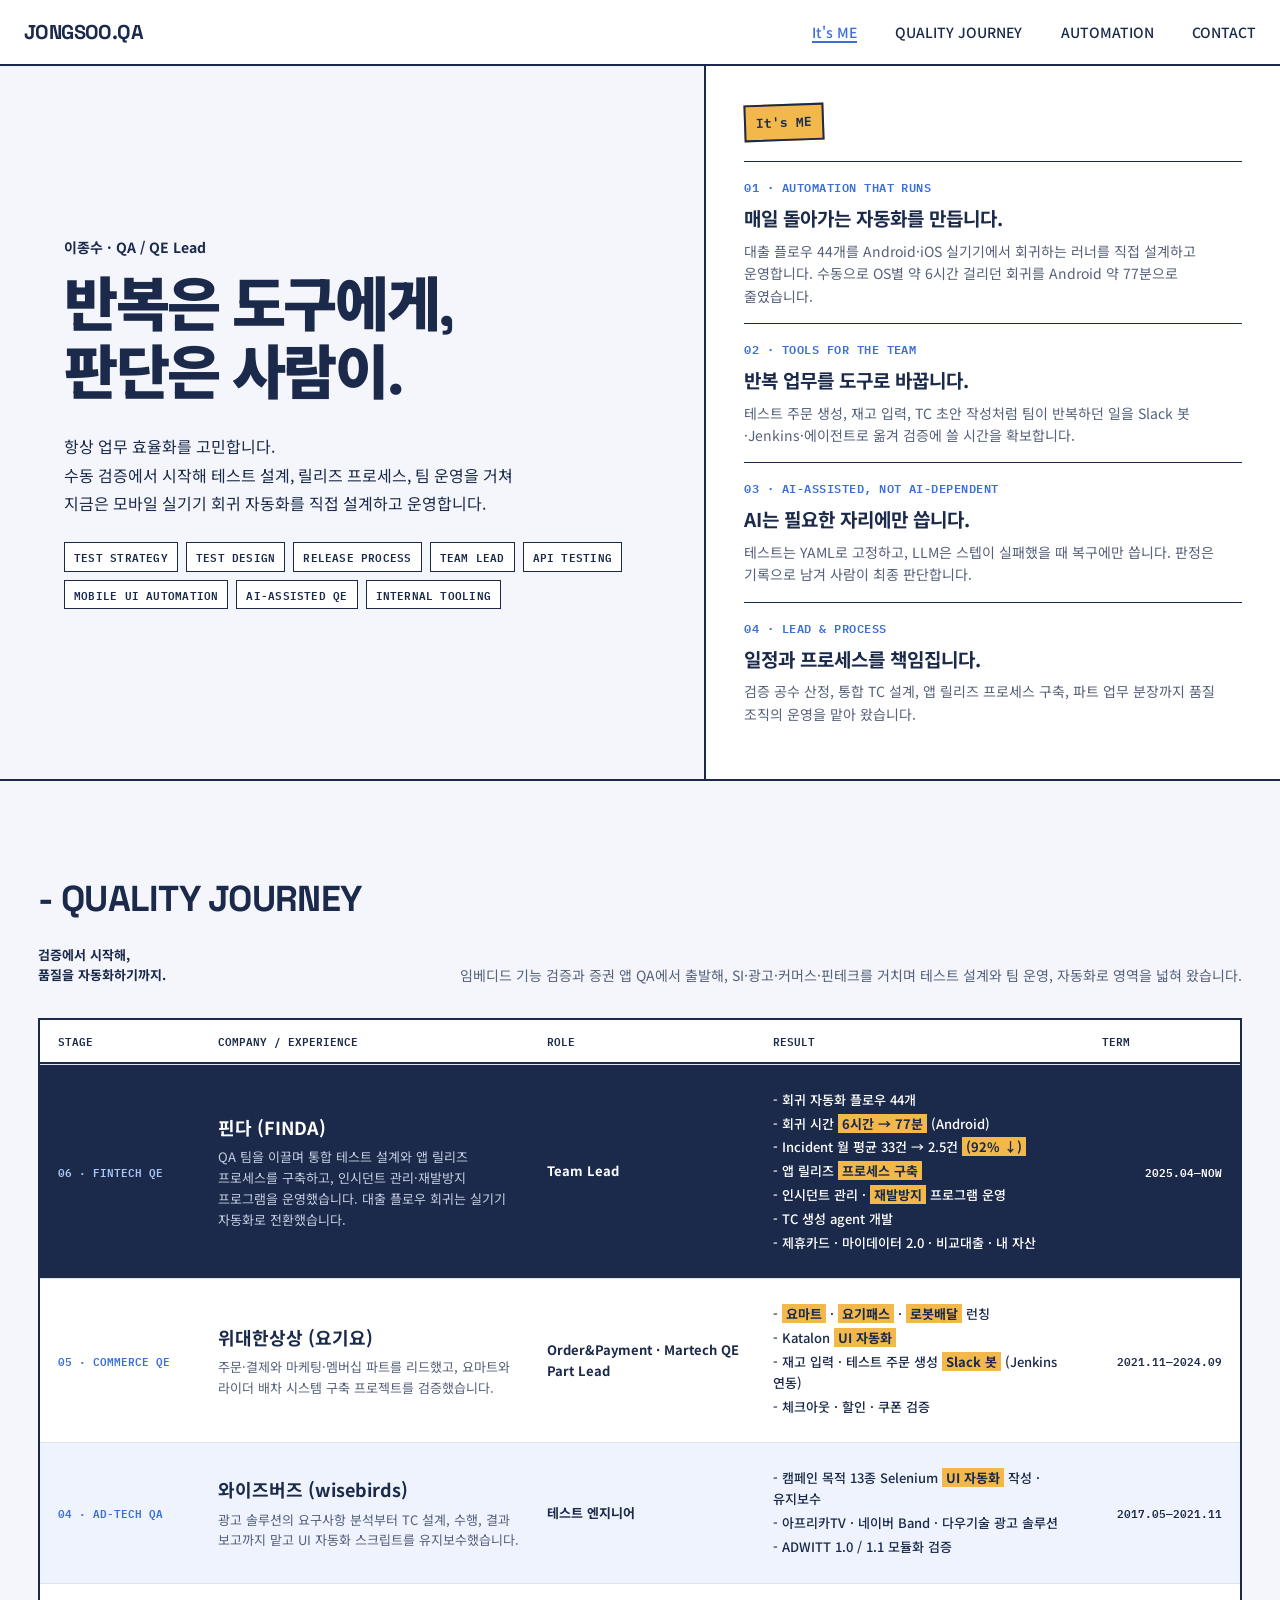
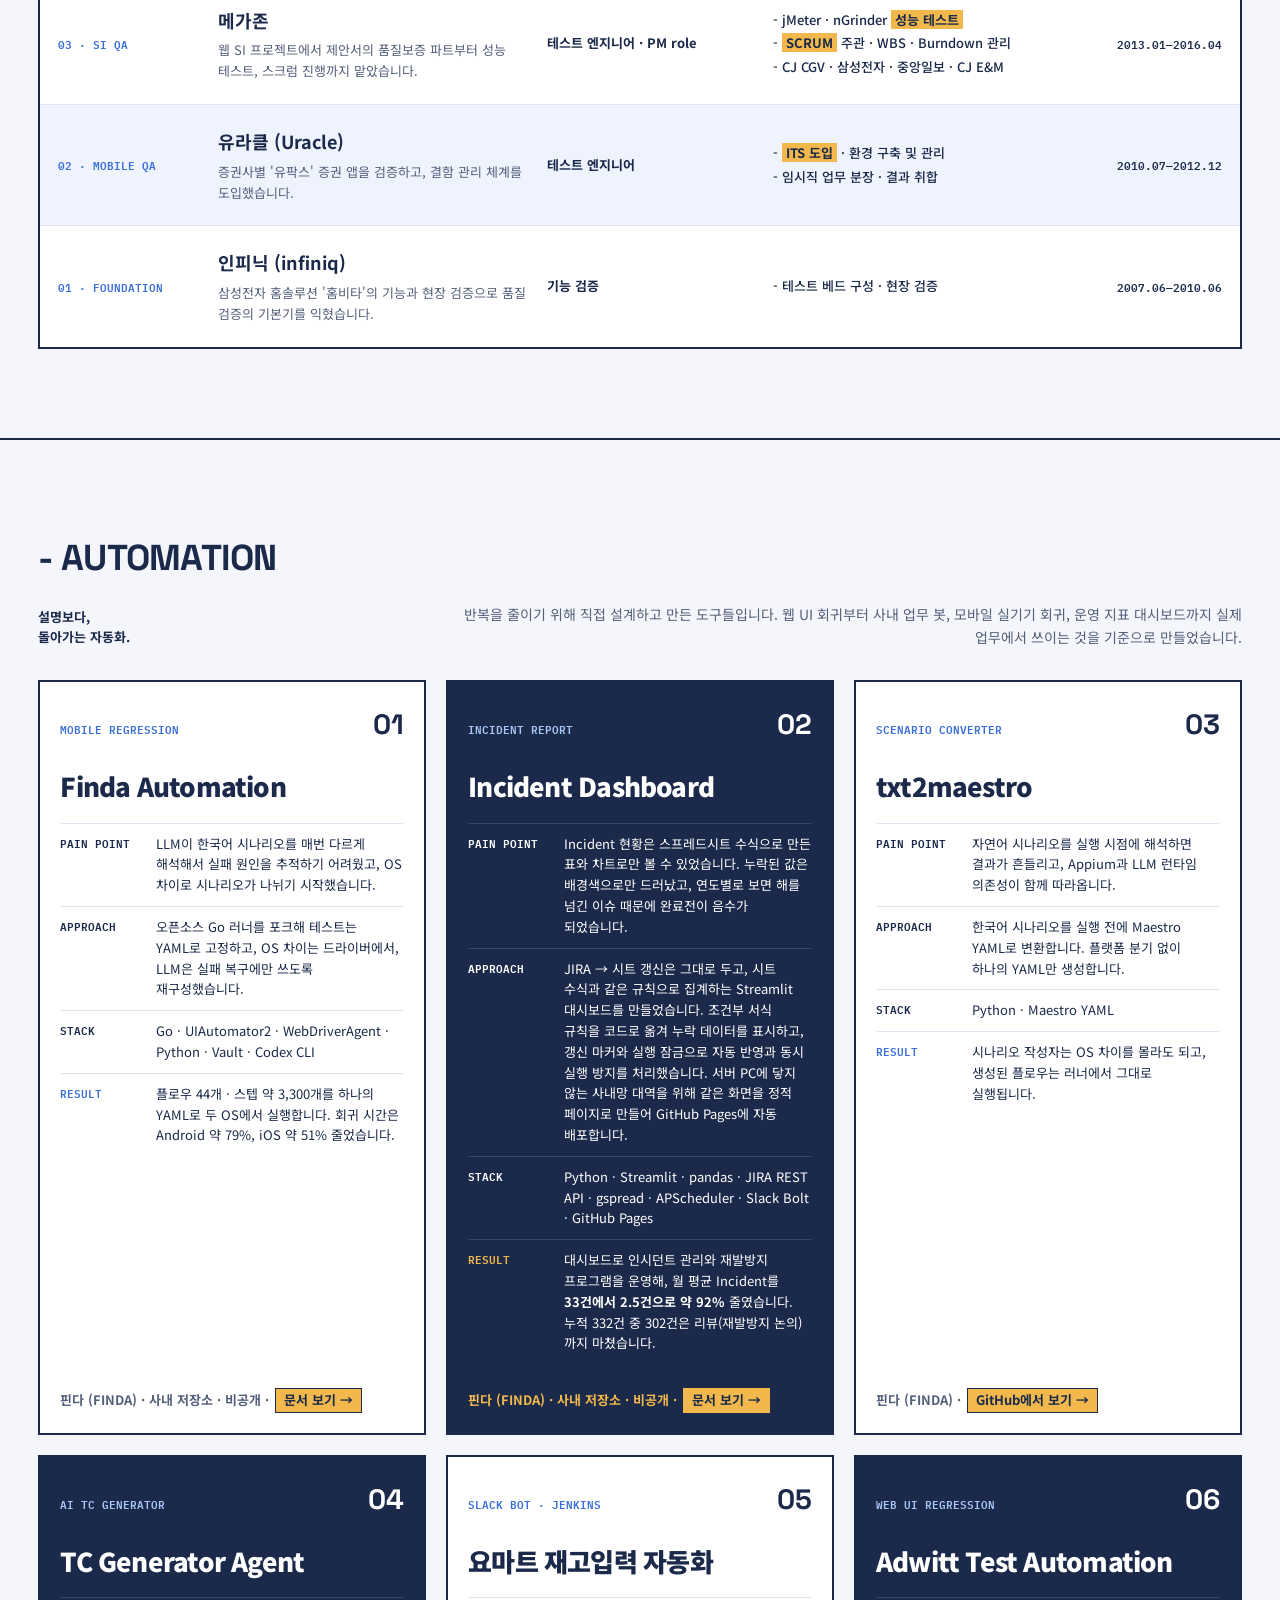
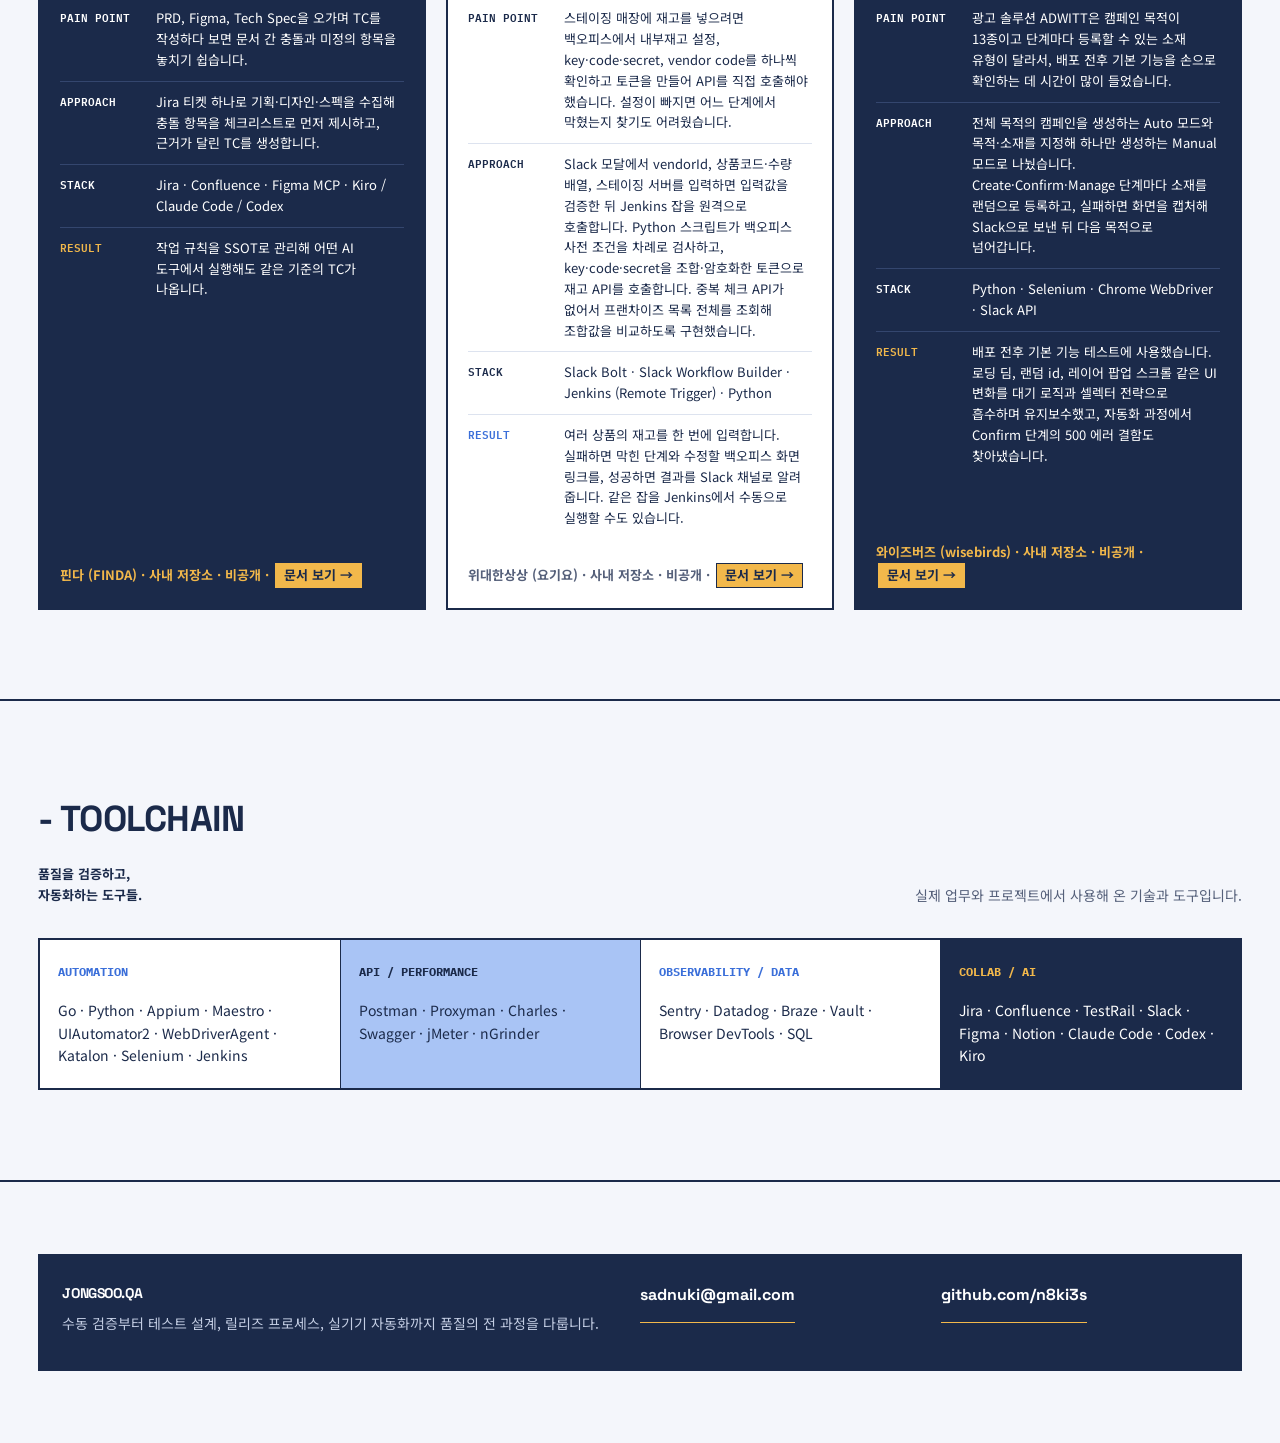
==== commit 95c061c8: "feat: Incident Dashboard에 GitHub Pages 배포 내용을 추가하고 경력 표를 정리한다 - Incident Dashboard 상세 문서에 PAGES 섹션과 " ====
--- a/index.html
+++ b/index.html
@@ -85,12 +85,12 @@
           <div><h3>핀다 (FINDA)</h3><p>QA 팀을 이끌며 통합 테스트 설계와 앱 릴리즈 프로세스를 구축하고, 인시던트 관리·재발방지 프로그램을 운영했습니다. 대출 플로우 회귀는 실기기 자동화로 전환했습니다.</p></div>
           <span class="role">Team Lead</span>
           <ul class="result">
-            <li>회귀 자동화 <mark>플로우 44개</mark></li>
+            <li>회귀 자동화 플로우 44개</li>
             <li>회귀 시간 <mark>6시간 → 77분</mark> (Android)</li>
-            <li>Incident 월 평균 <mark>33건 → 2.5건</mark> (92% ↓)</li>
+            <li>Incident 월 평균 33건 → 2.5건 <mark>(92% ↓)</mark></li>
             <li>앱 릴리즈 <mark>프로세스 구축</mark></li>
-            <li>인시던트 관리 · 재발방지 <mark>프로그램 운영</mark></li>
-            <li>TC 생성 <mark>agent</mark> 개발</li>
+            <li>인시던트 관리 · <mark>재발방지</mark> 프로그램 운영</li>
+            <li>TC 생성 agent 개발</li>
             <li>제휴카드 · 마이데이터 2.0 · 비교대출 · 내 자산</li>
           </ul>
           <span class="term">2025.04—NOW</span>
@@ -101,15 +101,15 @@
           <div><h3>위대한상상 (요기요)</h3><p>주문·결제와 마케팅·멤버십 파트를 리드했고, 요마트와 라이더 배차 시스템 구축 프로젝트를 검증했습니다.</p></div>
           <span class="role">Order&amp;Payment · Martech QE Part Lead</span>
           <ul class="result">
-            <li>체크아웃 · 할인 · 쿠폰 · <mark>요기패스</mark> 검증</li>
+            <li><mark>요마트</mark> · <mark>요기패스</mark> · <mark>로봇배달</mark> 런칭</li>
             <li>Katalon <mark>UI 자동화</mark></li>
             <li>재고 입력 · 테스트 주문 생성 <mark>Slack 봇</mark> (Jenkins 연동)</li>
-            <li>로봇배달 주문유형 검증</li>
+            <li>체크아웃 · 할인 · 쿠폰 검증</li>
           </ul>
           <span class="term">2021.11—2024.09</span>
         </div>
 
-        <div class="row soft">
+        <div class="row">
           <span class="stage">04 · AD-TECH QA</span>
           <div><h3>와이즈버즈 (wisebirds)</h3><p>광고 솔루션의 요구사항 분석부터 TC 설계, 수행, 결과 보고까지 맡고 UI 자동화 스크립트를 유지보수했습니다.</p></div>
           <span class="role">테스트 엔지니어</span>
@@ -181,8 +181,8 @@
           <h3>Incident Dashboard</h3>
           <dl>
             <dt>PAIN POINT</dt><dd>Incident 현황은 스프레드시트 수식으로 만든 표와 차트로만 볼 수 있었습니다. 누락된 값은 배경색으로만 드러났고, 연도별로 보면 해를 넘긴 이슈 때문에 완료전이 음수가 되었습니다.</dd>
-            <dt>APPROACH</dt><dd>JIRA → 시트 갱신은 그대로 두고, 시트 수식과 같은 규칙으로 집계하는 Streamlit 대시보드를 만들었습니다. 조건부 서식 규칙을 코드로 옮겨 누락 데이터를 표시하고, 갱신 마커와 실행 잠금으로 자동 반영과 동시 실행 방지를 처리했습니다.</dd>
-            <dt>STACK</dt><dd>Python · Streamlit · pandas · JIRA REST API · gspread · APScheduler · Slack Bolt</dd>
+            <dt>APPROACH</dt><dd>JIRA → 시트 갱신은 그대로 두고, 시트 수식과 같은 규칙으로 집계하는 Streamlit 대시보드를 만들었습니다. 조건부 서식 규칙을 코드로 옮겨 누락 데이터를 표시하고, 갱신 마커와 실행 잠금으로 자동 반영과 동시 실행 방지를 처리했습니다. 서버 PC에 닿지 않는 사내망 대역을 위해 같은 화면을 정적 페이지로 만들어 GitHub Pages에 자동 배포합니다.</dd>
+            <dt>STACK</dt><dd>Python · Streamlit · pandas · JIRA REST API · gspread · APScheduler · Slack Bolt · GitHub Pages</dd>
             <dt class="hl">RESULT</dt><dd>대시보드로 인시던트 관리와 재발방지 프로그램을 운영해, 월 평균 Incident를 <b>33건에서 2.5건으로 약 92%</b> 줄였습니다. 누적 332건 중 302건은 리뷰(재발방지 논의)까지 마쳤습니다.</dd>
           </dl>
           <span class="card-foot">핀다 (FINDA) · 사내 저장소 · 비공개 · <a href="./automation/incident-dashboard.html">문서 보기 →</a></span>
--- a/css/style.css
+++ b/css/style.css
@@ -87,16 +87,15 @@
 }
 .journey .row.head { border-top: 0; padding: 12px 18px; font-family: var(--mono); font-size: 11px; font-weight: 600; border-bottom: 2px solid var(--rule); }
 .journey .row.dark { background: var(--ink); color: var(--white); }
-.journey .row.soft { background: var(--accent-soft); }
+/* 경력 행 줄무늬: head(1)·핀다(2, dark) 다음부터 짝수 번째 행에 옅은 배경 */
+.journey .row:not(.head):not(.dark):nth-child(even) { background: #eef3fd; }
 .stage { color: var(--blue); }
 .journey .row.dark .stage { color: var(--accent-soft); }
-.journey .row.soft .stage { color: var(--ink); }
 .stage, .term { font-family: var(--mono); font-size: 11px; font-weight: 600; }
 .term { text-align: right; }
 .journey h3 { margin: 0 0 6px; font-size: 18px; }
 .journey .row p { margin: 0; font-size: 13px; color: var(--sub); }
 .journey .row.dark p { color: #c3cde3; }
-.journey .row.soft p { color: var(--ink); }
 .role { font-size: 13px; font-weight: 700; }
 .result { margin: 0; padding: 0; list-style: none; font-size: 13px; font-weight: 500; }
 .result li { margin: 3px 0; }
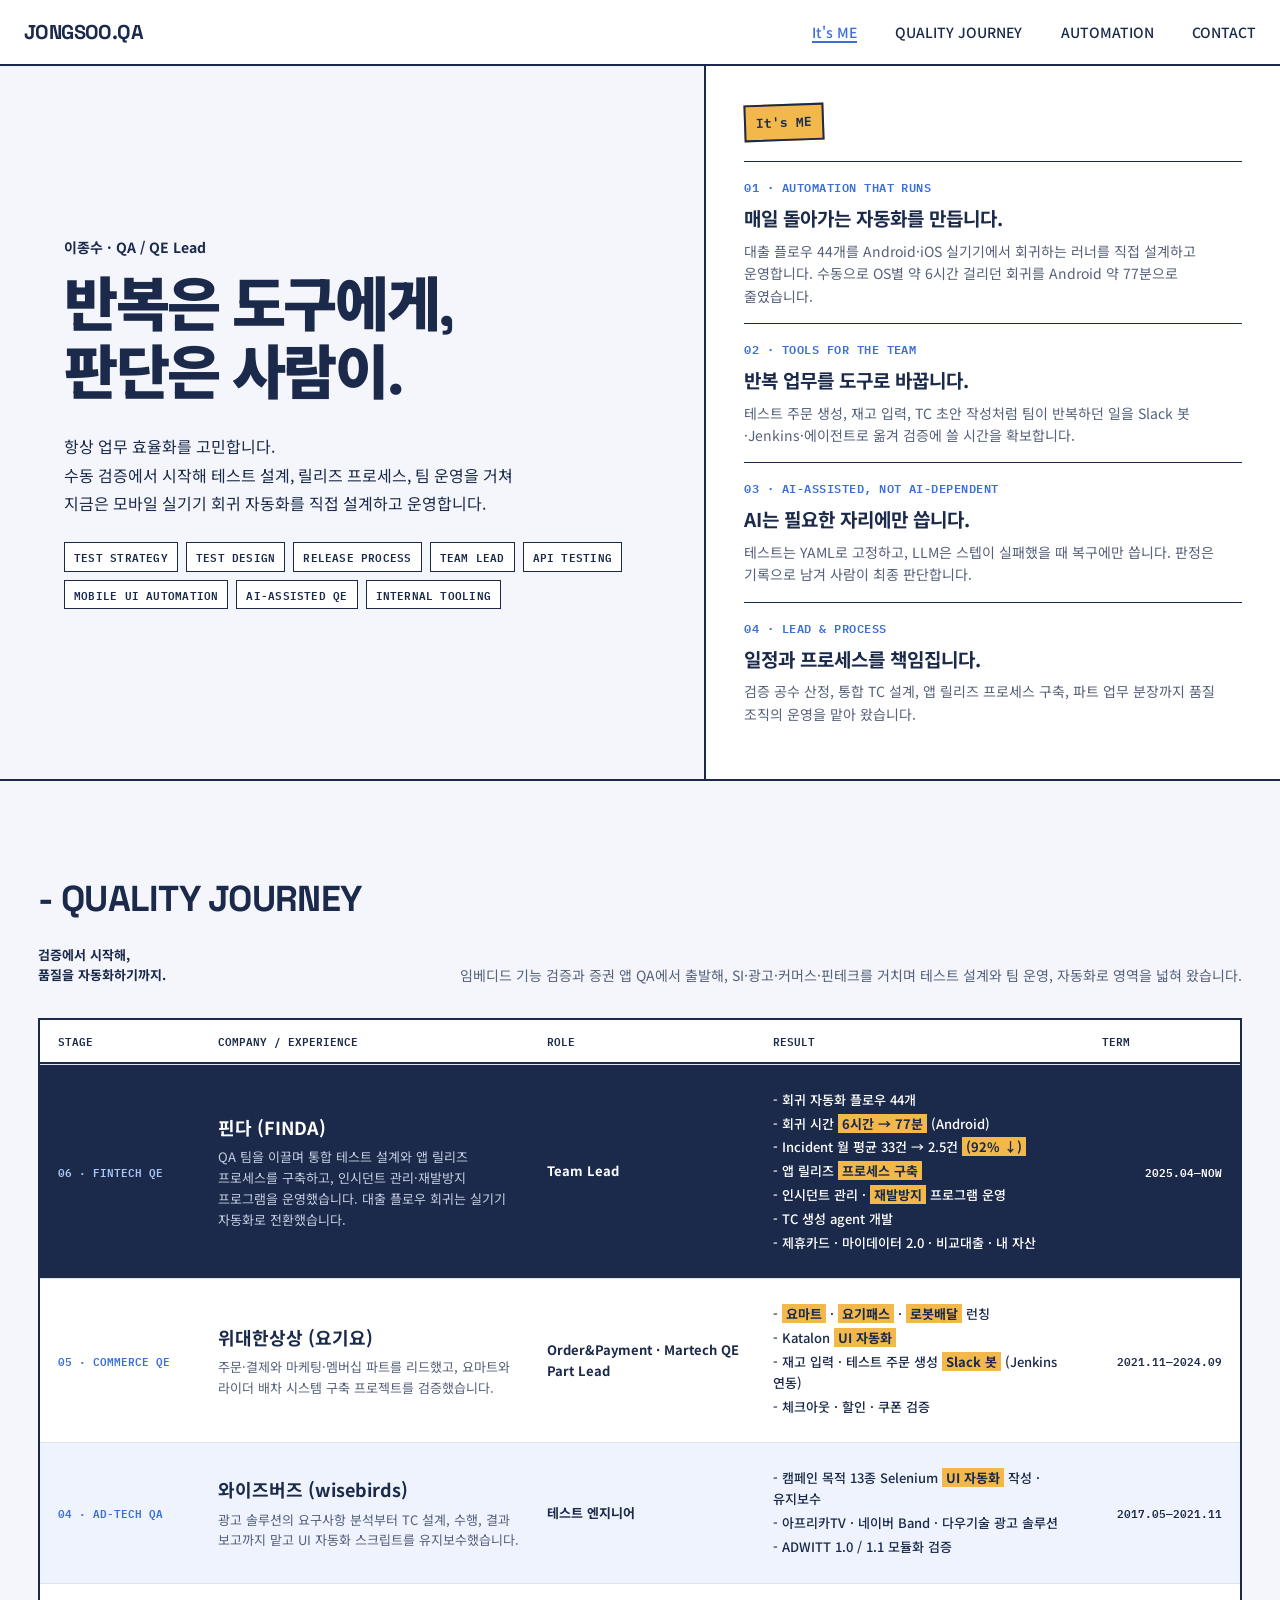
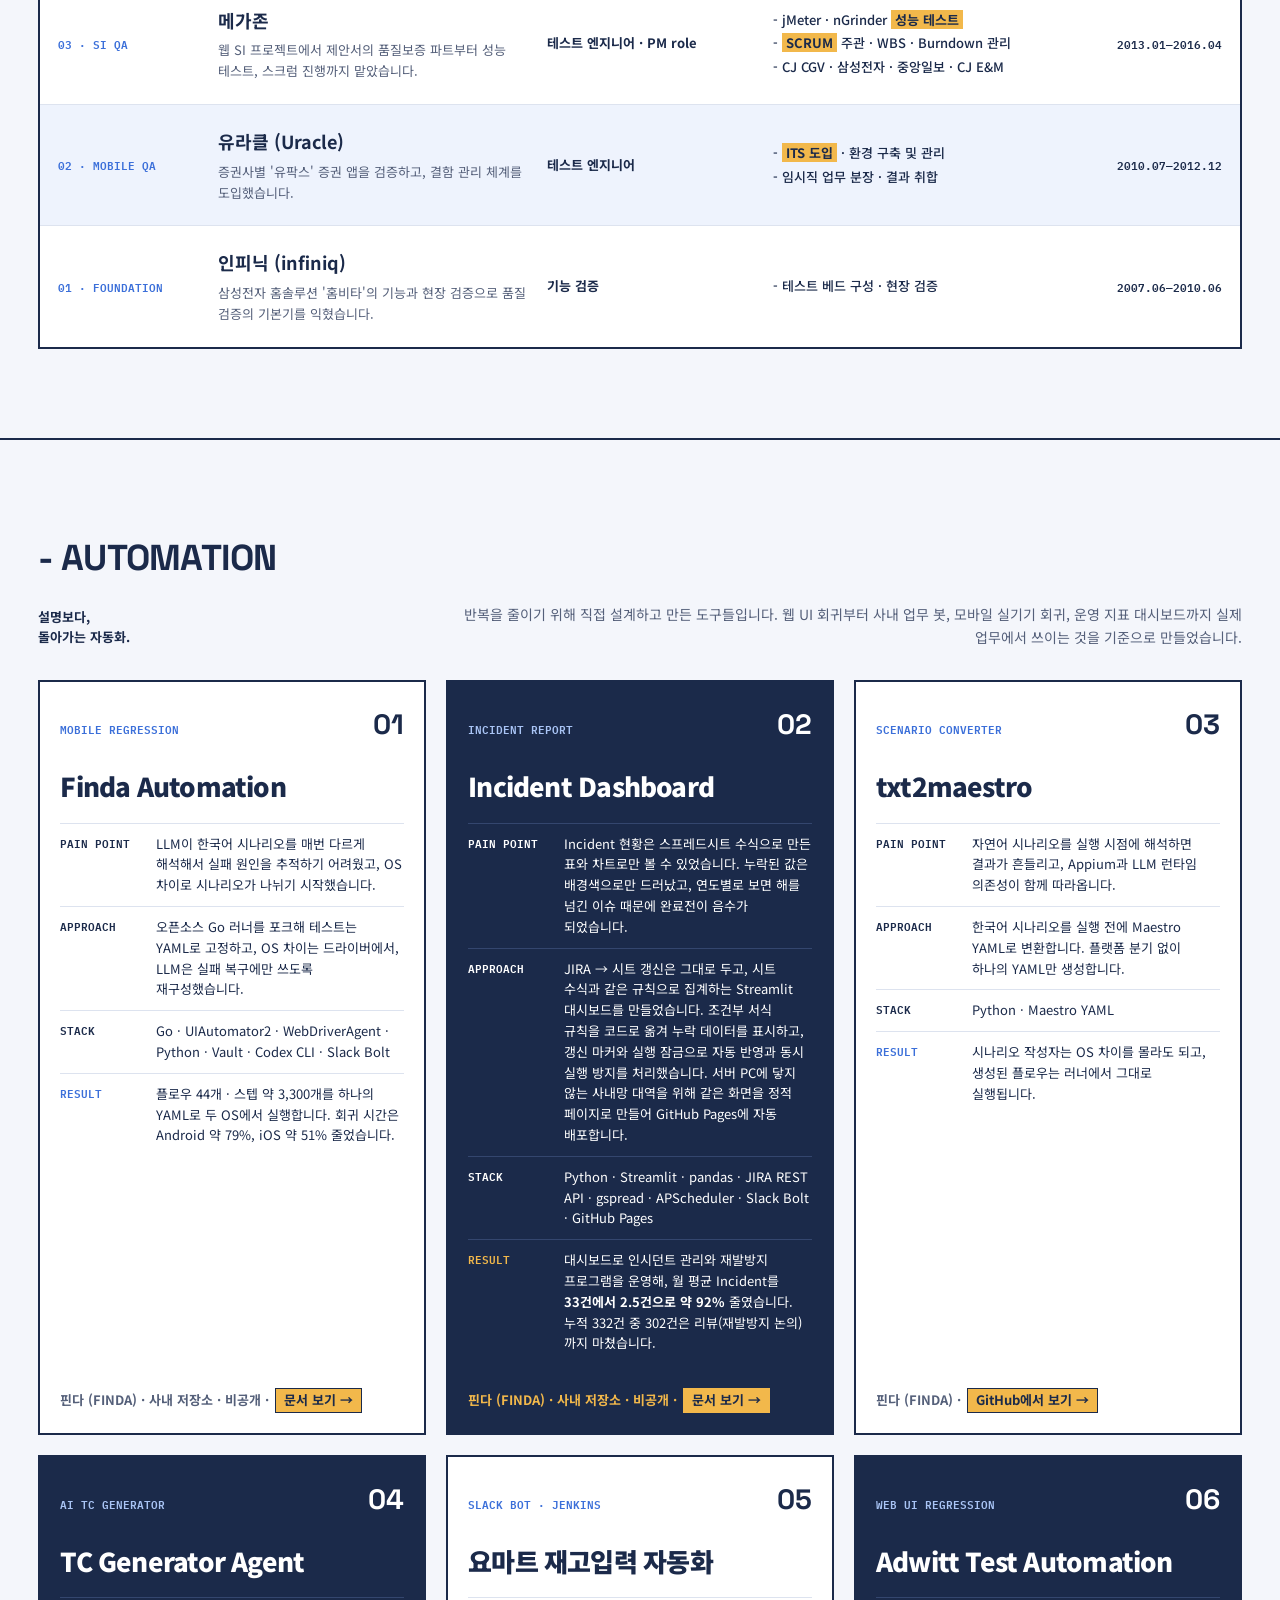
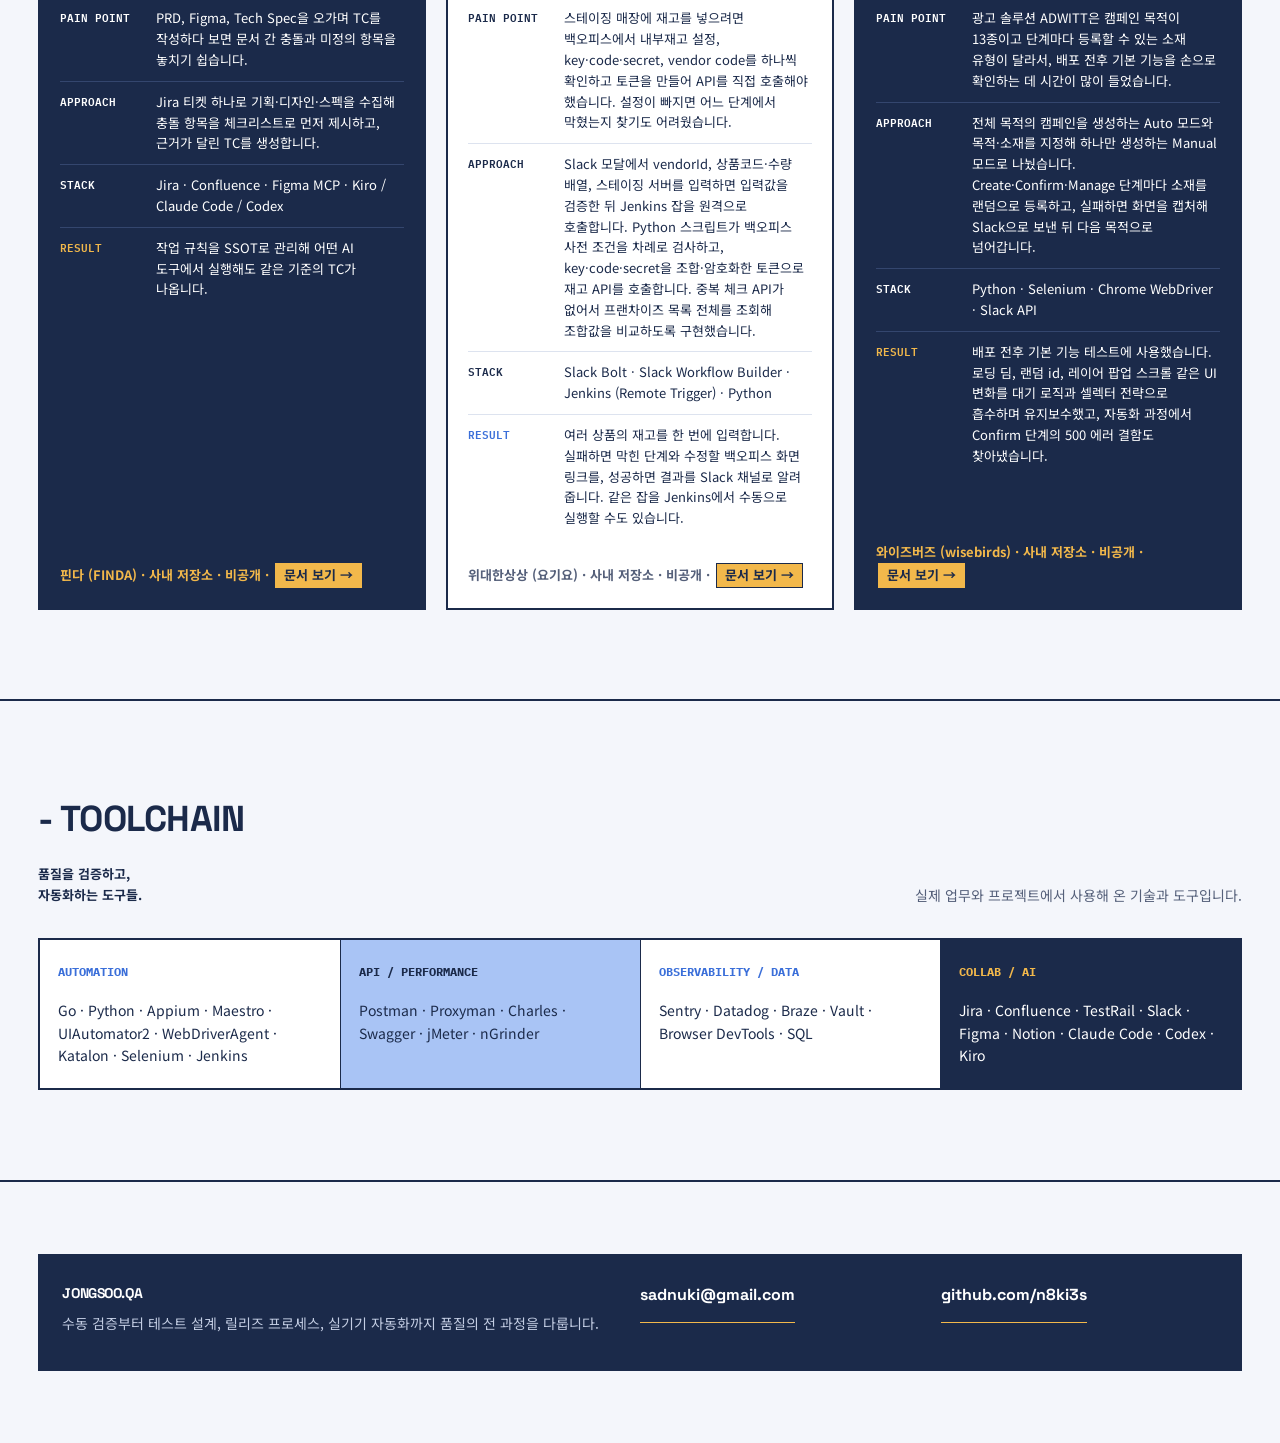
==== commit d1d9a090: "feat: Finda Automation에 시나리오 선택 실행과 Slack 실행을 반영하고 화면 캡처를 추가한다 - 대시보드 실행 탭을 시나리오 체크 트리로 바꾼 내용을 RUN 섹" ====
--- a/index.html
+++ b/index.html
@@ -170,7 +170,7 @@
           <dl>
             <dt>PAIN POINT</dt><dd>LLM이 한국어 시나리오를 매번 다르게 해석해서 실패 원인을 추적하기 어려웠고, OS 차이로 시나리오가 나뉘기 시작했습니다.</dd>
             <dt>APPROACH</dt><dd>오픈소스 Go 러너를 포크해 테스트는 YAML로 고정하고, OS 차이는 드라이버에서, LLM은 실패 복구에만 쓰도록 재구성했습니다.</dd>
-            <dt>STACK</dt><dd>Go · UIAutomator2 · WebDriverAgent · Python · Vault · Codex CLI</dd>
+            <dt>STACK</dt><dd>Go · UIAutomator2 · WebDriverAgent · Python · Vault · Codex CLI · Slack Bolt</dd>
             <dt class="hl">RESULT</dt><dd>플로우 44개 · 스텝 약 3,300개를 하나의 YAML로 두 OS에서 실행합니다. 회귀 시간은 Android 약 79%, iOS 약 51% 줄었습니다.</dd>
           </dl>
           <span class="card-foot">핀다 (FINDA) · 사내 저장소 · 비공개 · <a href="./automation/finda-automation.html">문서 보기 →</a></span>
